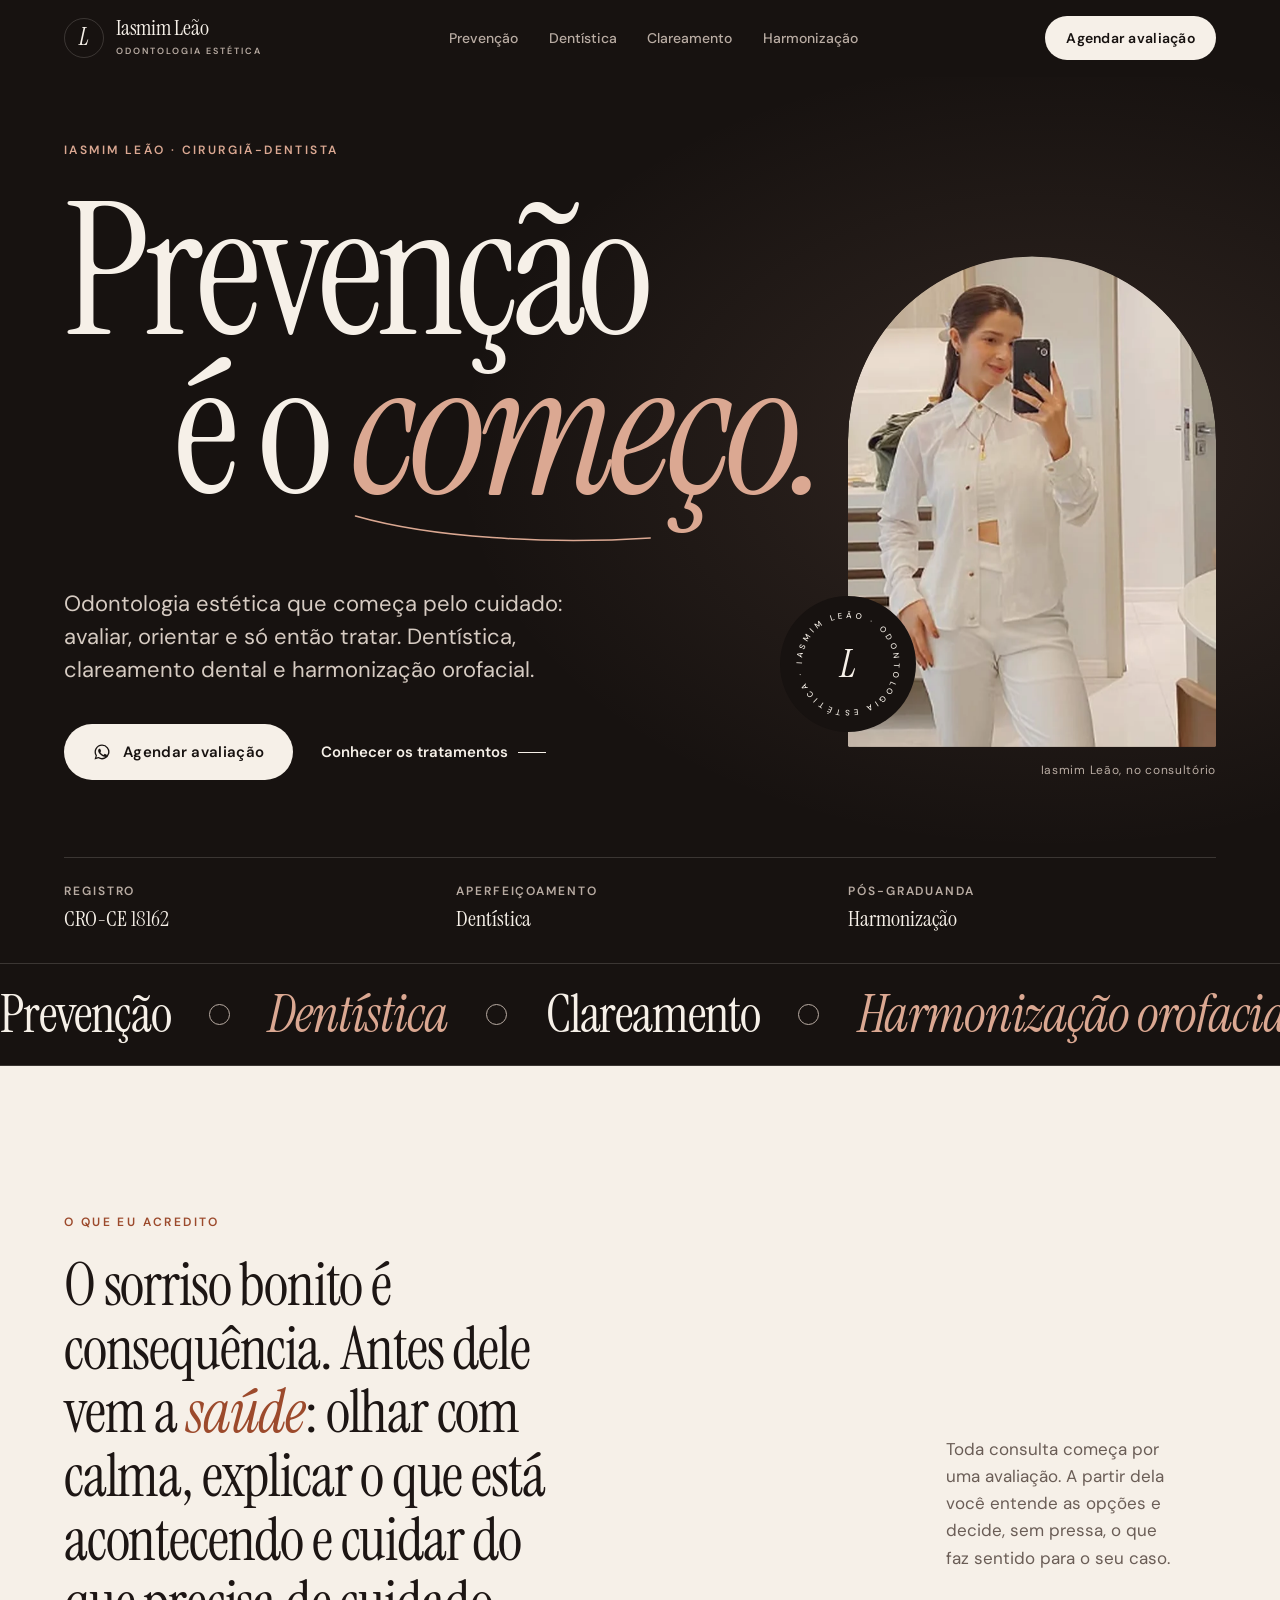
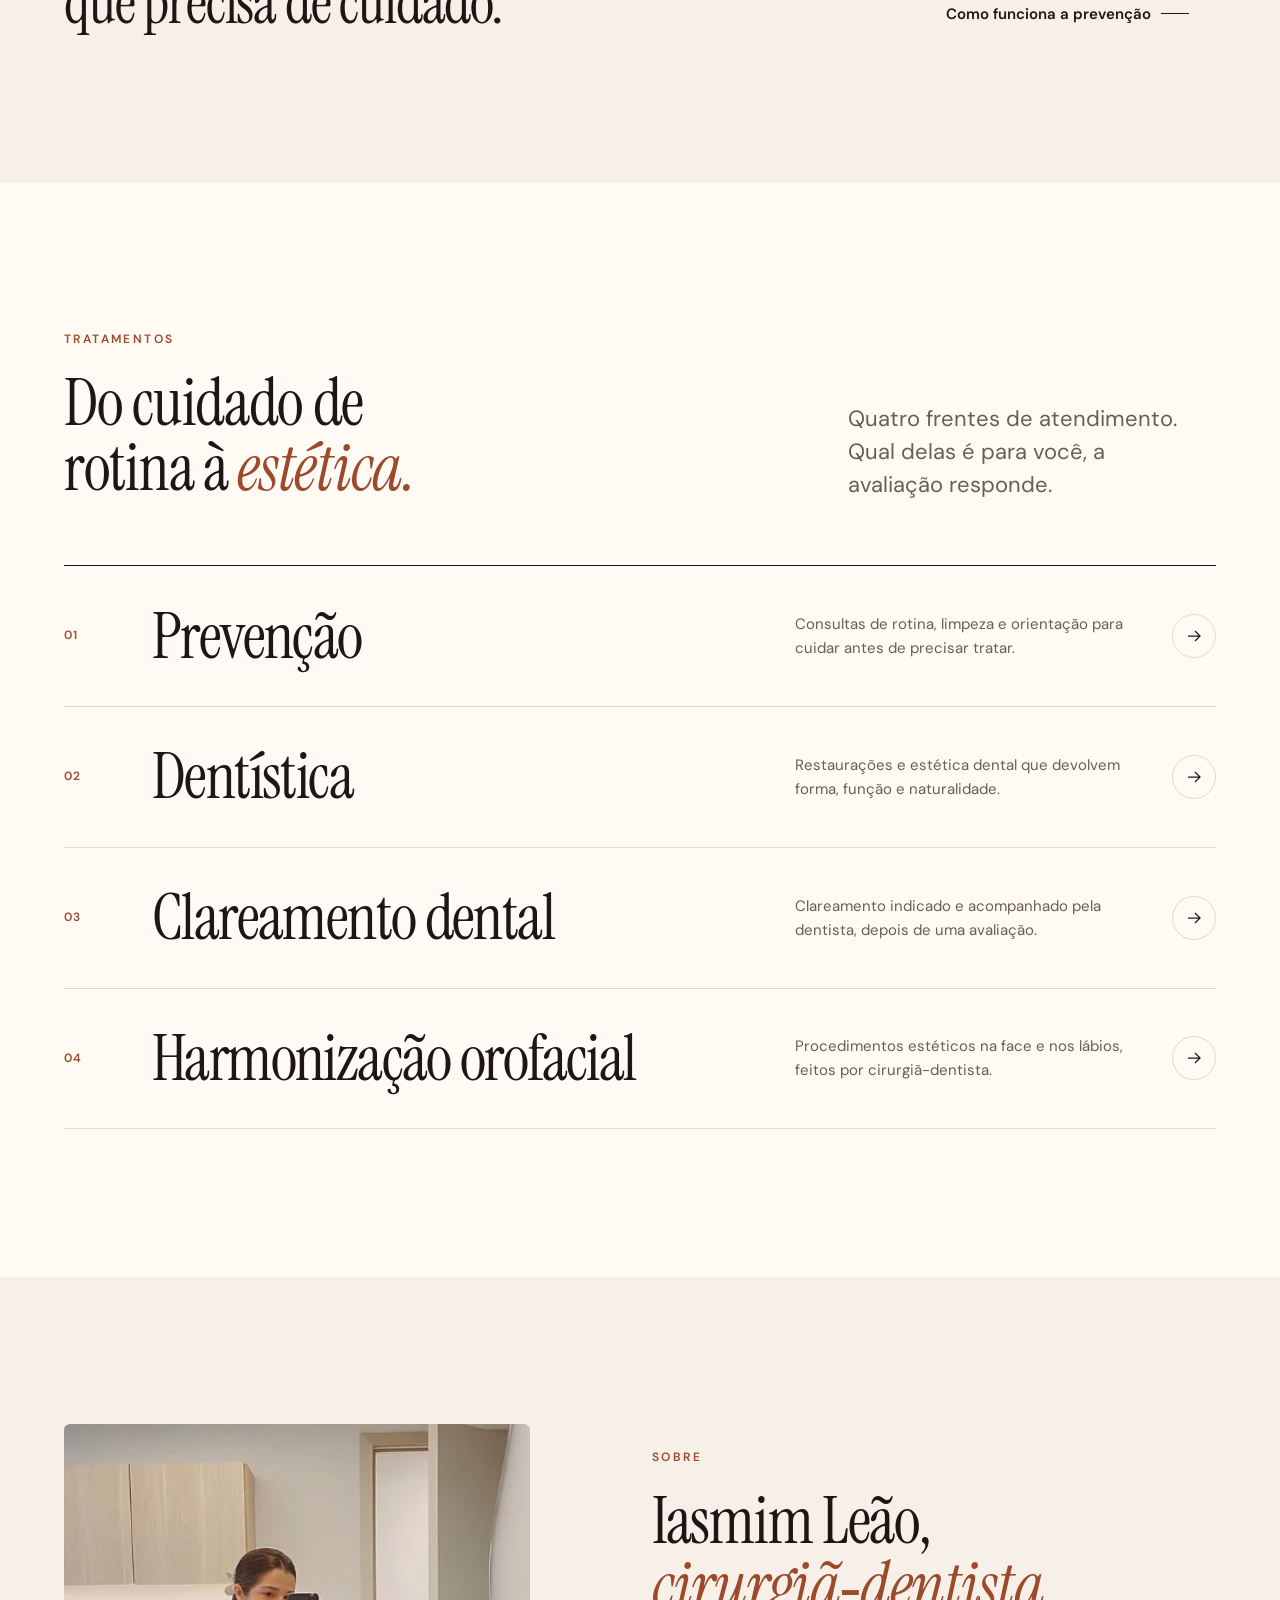
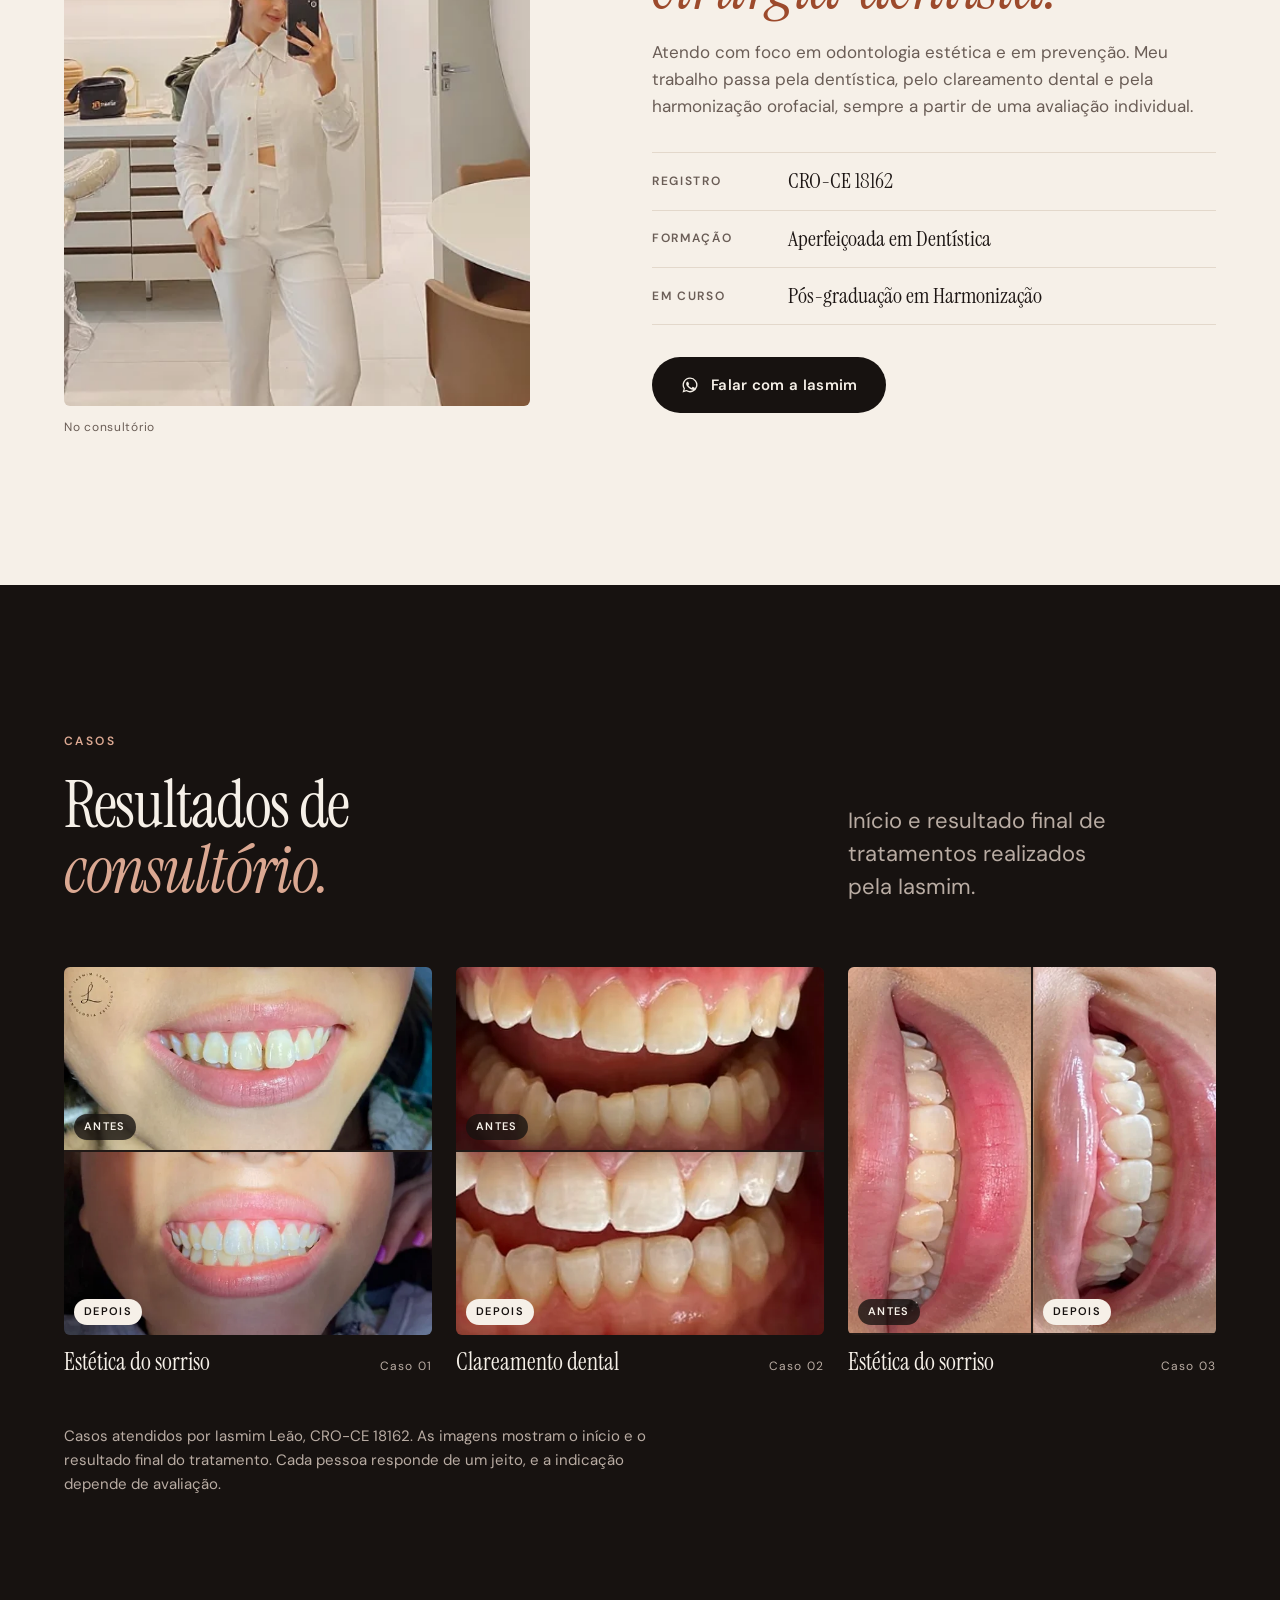
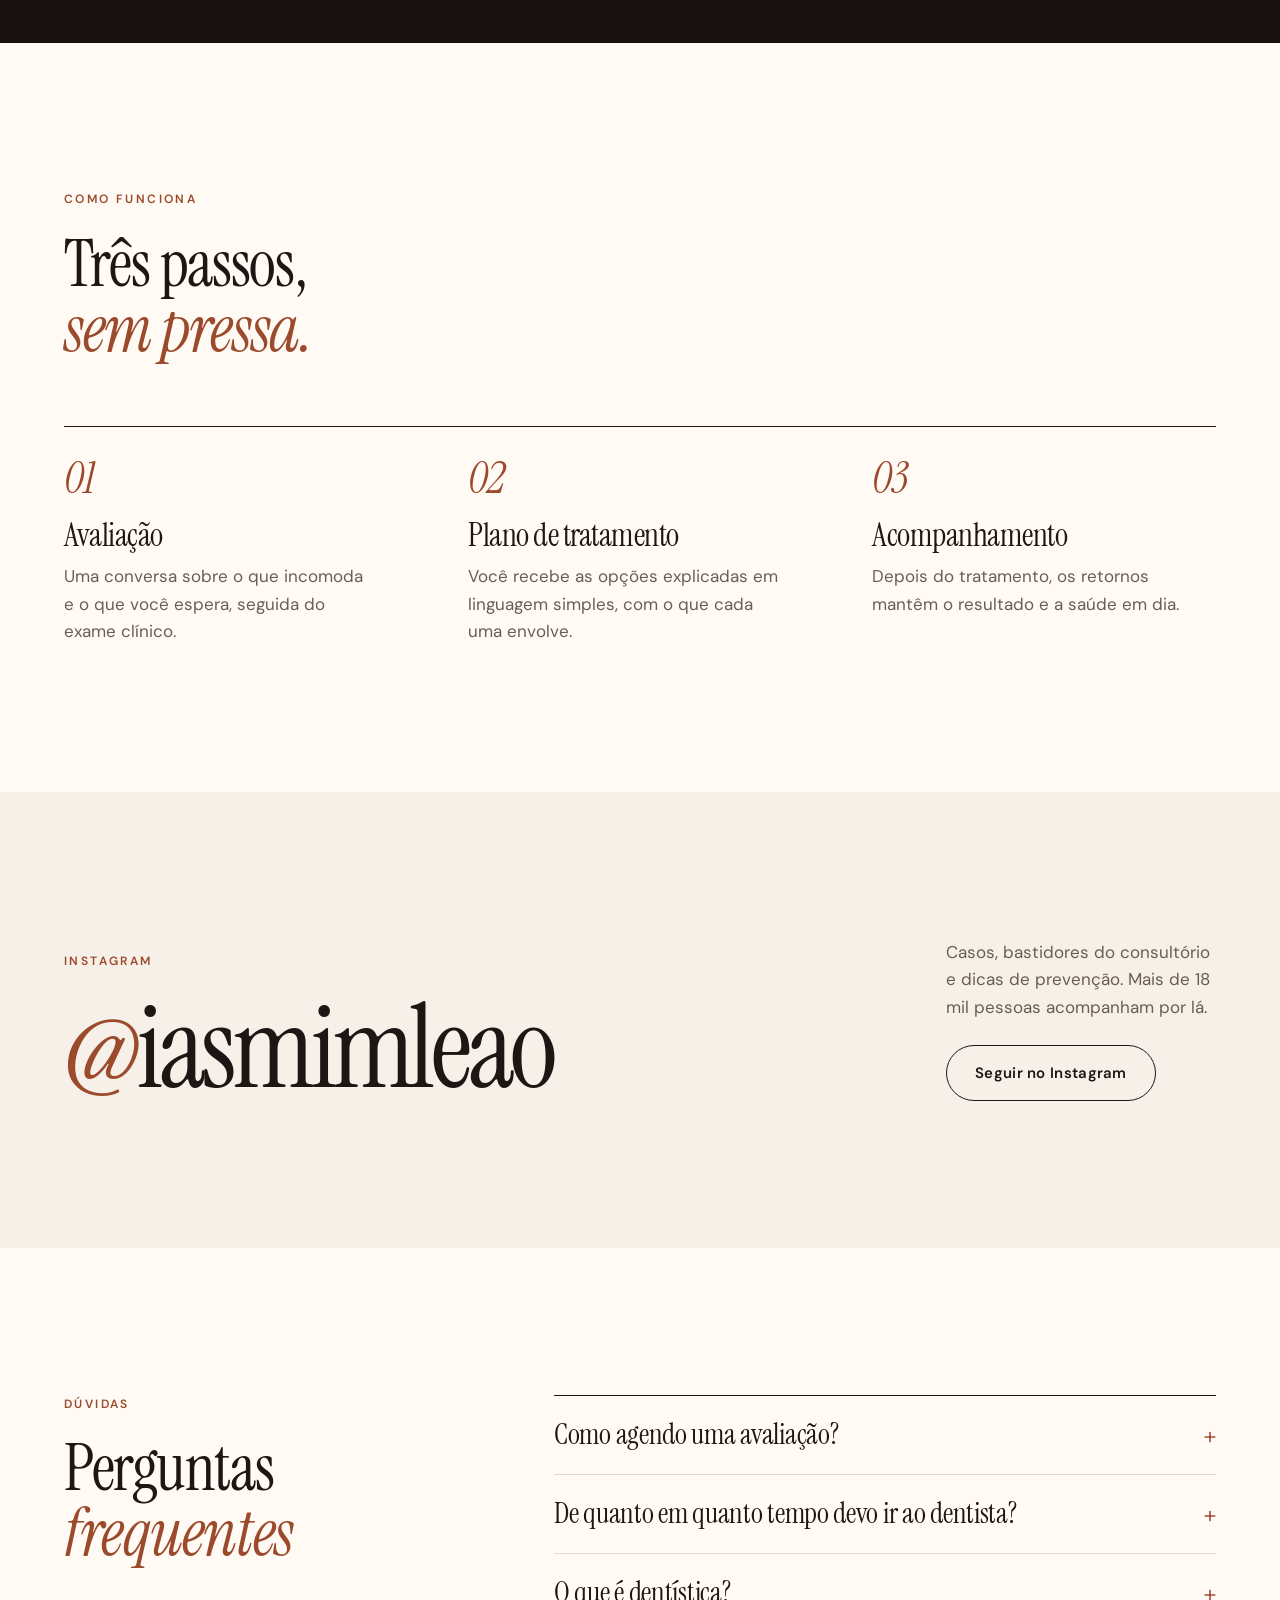
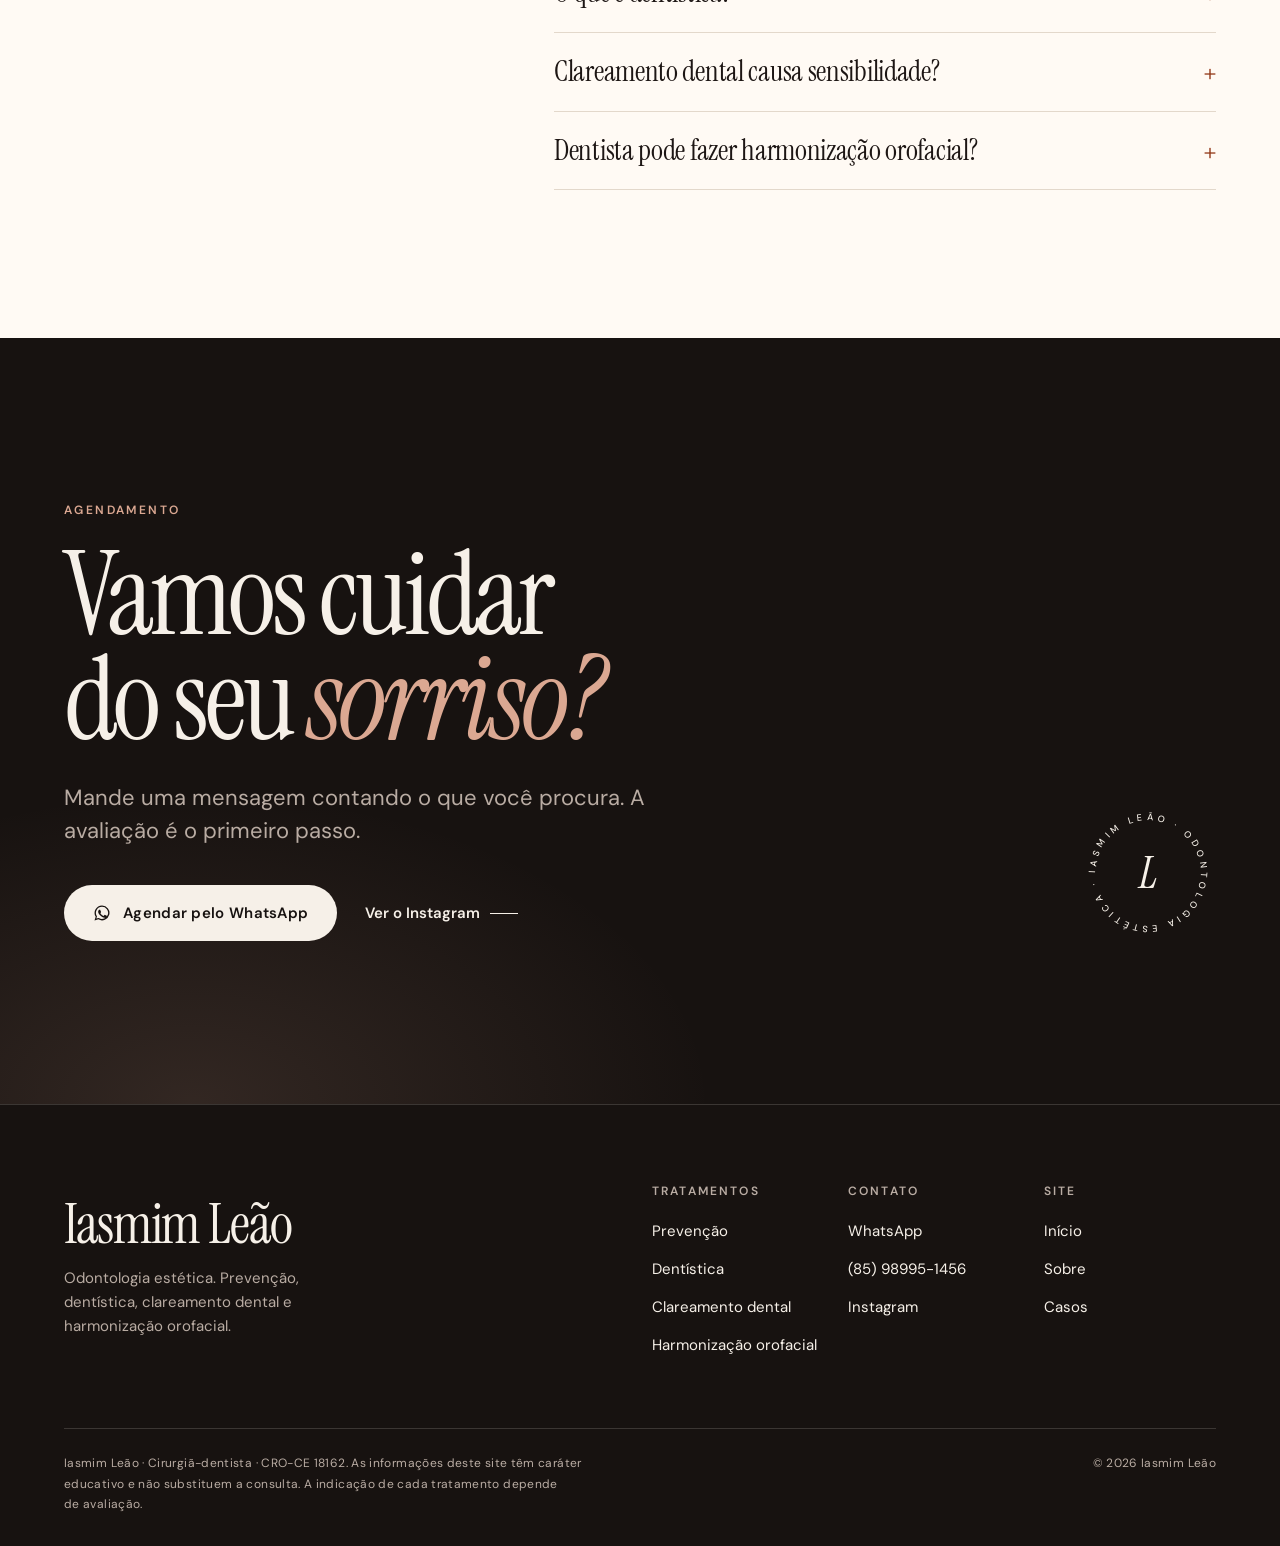
==== index.html @ a100b029 "Add files via upload" ====
<!doctype html>
<html lang="pt-BR">
<head>
<meta charset="utf-8">
<meta name="viewport" content="width=device-width, initial-scale=1">
<title>Iasmim Leão | Dentista: estética e prevenção</title>
<meta name="description" content="Iasmim Leão, cirurgiã-dentista (CRO-CE 18162). Prevenção, dentística, clareamento dental e harmonização orofacial. Agende sua avaliação pelo WhatsApp.">
<meta name="robots" content="index, follow, max-image-preview:large">
<link rel="canonical" href="https://SEU-DOMINIO.com.br/">
<meta name="author" content="Iasmim Leão, CRO-CE 18162">
<meta name="theme-color" content="#171210">
<meta name="geo.region" content="BR-CE">
<meta property="og:type" content="website">
<meta property="og:locale" content="pt_BR">
<meta property="og:site_name" content="Iasmim Leão · Odontologia Estética">
<meta property="og:title" content="Iasmim Leão | Dentista: estética e prevenção">
<meta property="og:description" content="Iasmim Leão, cirurgiã-dentista (CRO-CE 18162). Prevenção, dentística, clareamento dental e harmonização orofacial. Agende sua avaliação pelo WhatsApp.">
<meta property="og:url" content="https://SEU-DOMINIO.com.br/">
<meta property="og:image" content="https://SEU-DOMINIO.com.br/il-capa.jpg">
<meta property="og:image:width" content="1200">
<meta property="og:image:height" content="630">
<meta property="og:image:alt" content="Iasmim Leão, cirurgiã-dentista, no consultório">
<meta name="twitter:card" content="summary_large_image">
<link rel="icon" href="favicon.svg" type="image/svg+xml">
<link rel="manifest" href="site.webmanifest">
<link rel="preload" href="serif.woff2" as="font" type="font/woff2" crossorigin>
<link rel="preload" href="sans.woff2" as="font" type="font/woff2" crossorigin>
<link rel="stylesheet" href="style.css">
<script>document.documentElement.classList.add("js")</script>
<script type="application/ld+json">
{
 "@context": "https://schema.org",
 "@graph": [
  {
   "@type": "Dentist",
   "@id": "https://SEU-DOMINIO.com.br/#consultorio",
   "name": "Iasmim Leão · Odontologia Estética",
   "url": "https://SEU-DOMINIO.com.br/",
   "description": "Odontologia estética: prevenção, dentística, clareamento dental e harmonização orofacial.",
   "telephone": "+5585989951456",
   "image": [
    "https://SEU-DOMINIO.com.br/il-capa.jpg",
    "https://SEU-DOMINIO.com.br/il-retrato.jpg"
   ],
   "logo": "https://SEU-DOMINIO.com.br/logo-iasmim-leao.svg",
   "founder": {
    "@id": "https://SEU-DOMINIO.com.br/#iasmim"
   },
   "employee": {
    "@id": "https://SEU-DOMINIO.com.br/#iasmim"
   },
   "areaServed": {
    "@type": "Place",
    "name": "Ceará"
   },
   "sameAs": [
    "https://www.instagram.com/iasmimleao/"
   ],
   "medicalSpecialty": "Dentistry",
   "contactPoint": {
    "@type": "ContactPoint",
    "telephone": "+5585989951456",
    "contactType": "agendamento",
    "availableLanguage": "pt-BR"
   },
   "hasOfferCatalog": {
    "@type": "OfferCatalog",
    "name": "Tratamentos",
    "itemListElement": [
     {
      "@type": "Offer",
      "itemOffered": {
       "@type": "Service",
       "name": "Prevenção",
       "description": "Consultas de rotina, limpeza e orientação para cuidar antes de precisar tratar.",
       "url": "https://SEU-DOMINIO.com.br/prevencao.html",
       "provider": {
        "@id": "https://SEU-DOMINIO.com.br/#consultorio"
       }
      }
     },
     {
      "@type": "Offer",
      "itemOffered": {
       "@type": "Service",
       "name": "Dentística",
       "description": "Restaurações e estética dental que devolvem forma, função e naturalidade.",
       "url": "https://SEU-DOMINIO.com.br/dentistica.html",
       "provider": {
        "@id": "https://SEU-DOMINIO.com.br/#consultorio"
       }
      }
     },
     {
      "@type": "Offer",
      "itemOffered": {
       "@type": "Service",
       "name": "Clareamento dental",
       "description": "Clareamento indicado e acompanhado pela dentista, depois de uma avaliação.",
       "url": "https://SEU-DOMINIO.com.br/clareamento-dental.html",
       "provider": {
        "@id": "https://SEU-DOMINIO.com.br/#consultorio"
       }
      }
     },
     {
      "@type": "Offer",
      "itemOffered": {
       "@type": "Service",
       "name": "Harmonização orofacial",
       "description": "Procedimentos estéticos na face e nos lábios, feitos por cirurgiã-dentista.",
       "url": "https://SEU-DOMINIO.com.br/harmonizacao-orofacial.html",
       "provider": {
        "@id": "https://SEU-DOMINIO.com.br/#consultorio"
       }
      }
     }
    ]
   }
  },
  {
   "@type": "Person",
   "@id": "https://SEU-DOMINIO.com.br/#iasmim",
   "name": "Iasmim Leão",
   "jobTitle": "Cirurgiã-dentista",
   "description": "Cirurgiã-dentista, aperfeiçoada em Dentística e pós-graduanda em Harmonização.",
   "identifier": {
    "@type": "PropertyValue",
    "propertyID": "CRO",
    "value": "CE 18162"
   },
   "knowsAbout": [
    "Odontologia estética",
    "Dentística",
    "Clareamento dental",
    "Harmonização orofacial",
    "Prevenção em saúde bucal"
   ],
   "image": "https://SEU-DOMINIO.com.br/il-retrato.jpg",
   "url": "https://SEU-DOMINIO.com.br/",
   "sameAs": [
    "https://www.instagram.com/iasmimleao/"
   ],
   "worksFor": {
    "@id": "https://SEU-DOMINIO.com.br/#consultorio"
   }
  },
  {
   "@type": "WebSite",
   "@id": "https://SEU-DOMINIO.com.br/#site",
   "url": "https://SEU-DOMINIO.com.br/",
   "name": "Iasmim Leão · Odontologia Estética",
   "inLanguage": "pt-BR",
   "publisher": {
    "@id": "https://SEU-DOMINIO.com.br/#consultorio"
   }
  },
  {
   "@type": "WebPage",
   "@id": "https://SEU-DOMINIO.com.br/#pagina",
   "url": "https://SEU-DOMINIO.com.br/",
   "name": "Iasmim Leão | Dentista: estética e prevenção",
   "description": "Iasmim Leão, cirurgiã-dentista (CRO-CE 18162). Prevenção, dentística, clareamento dental e harmonização orofacial. Agende sua avaliação pelo WhatsApp.",
   "inLanguage": "pt-BR",
   "isPartOf": {
    "@id": "https://SEU-DOMINIO.com.br/#site"
   },
   "about": {
    "@id": "https://SEU-DOMINIO.com.br/#consultorio"
   },
   "primaryImageOfPage": "https://SEU-DOMINIO.com.br/il-capa.jpg",
   "dateModified": "2026-11-11"
  },
  {
   "@type": "FAQPage",
   "mainEntity": [
    {
     "@type": "Question",
     "name": "Como agendo uma avaliação?",
     "acceptedAnswer": {
      "@type": "Answer",
      "text": "Pelo WhatsApp, no (85) 98995-1456. Conte o que você procura e combinamos o melhor horário."
     }
    },
    {
     "@type": "Question",
     "name": "De quanto em quanto tempo devo ir ao dentista?",
     "acceptedAnswer": {
      "@type": "Answer",
      "text": "Em geral, a cada seis meses. Na avaliação, a dentista indica o intervalo certo para você, que pode ser menor ou maior."
     }
    },
    {
     "@type": "Question",
     "name": "O que é dentística?",
     "acceptedAnswer": {
      "@type": "Answer",
      "text": "É a área da odontologia que restaura a forma, a função e a estética dos dentes, com restaurações e reconstruções em resina, por exemplo. Saiba mais sobre dentística."
     }
    },
    {
     "@type": "Question",
     "name": "Clareamento dental causa sensibilidade?",
     "acceptedAnswer": {
      "@type": "Answer",
      "text": "Algumas pessoas sentem sensibilidade durante o tratamento, e ela costuma passar. Por isso o clareamento é indicado e acompanhado pela dentista. Veja como funciona."
     }
    },
    {
     "@type": "Question",
     "name": "Dentista pode fazer harmonização orofacial?",
     "acceptedAnswer": {
      "@type": "Answer",
      "text": "Sim. A harmonização orofacial é uma especialidade reconhecida pelo Conselho Federal de Odontologia. Entenda a harmonização orofacial."
     }
    }
   ]
  }
 ]
}
</script>
</head>
<body>
<a class="skip" href="#conteudo">Pular para o conteúdo</a>

<header class="site-header" data-header>
  <div class="wrap header-in">
    <a class="brand" href="index.html">
      <span class="brand-mono" aria-hidden="true">L</span>
      <span><span class="brand-name">Iasmim Leão</span><span class="brand-sub">Odontologia estética</span></span>
    </a>
    <nav class="nav" aria-label="Tratamentos"><ul><li><a href="prevencao.html">Prevenção</a></li><li><a href="dentistica.html">Dentística</a></li><li><a href="clareamento-dental.html">Clareamento</a></li><li><a href="harmonizacao-orofacial.html">Harmonização</a></li></ul></nav>
    <a class="btn btn--ivory btn--sm header-cta" href="https://wa.me/5585989951456?text=Ol%C3%A1%2C%20Iasmim%21%20Vi%20o%20seu%20site%20e%20gostaria%20de%20agendar%20uma%20avalia%C3%A7%C3%A3o." target="_blank" rel="noopener">Agendar avaliação</a>
    <button class="menu-btn" type="button" data-menu-btn aria-expanded="false" aria-controls="menu"><span data-menu-label>Menu</span><i aria-hidden="true"></i></button>
  </div>
</header>

<div class="menu" id="menu">
  <nav aria-label="Menu"><ul class="menu-links"><li><a href="index.html" aria-current="page"><span>01</span>Início</a></li><li><a href="prevencao.html"><span>02</span>Prevenção</a></li><li><a href="dentistica.html"><span>03</span>Dentística</a></li><li><a href="clareamento-dental.html"><span>04</span>Clareamento</a></li><li><a href="harmonizacao-orofacial.html"><span>05</span>Harmonização</a></li></ul></nav>
  <div class="menu-foot">
    <a class="btn btn--ivory" href="https://wa.me/5585989951456?text=Ol%C3%A1%2C%20Iasmim%21%20Vi%20o%20seu%20site%20e%20gostaria%20de%20agendar%20uma%20avalia%C3%A7%C3%A3o." target="_blank" rel="noopener"><svg viewBox="0 0 24 24" fill="currentColor" aria-hidden="true"><path d="M12.04 2a9.9 9.9 0 0 0-8.46 15.03L2 22l5.1-1.54A9.9 9.9 0 1 0 12.04 2Zm0 1.8a8.1 8.1 0 1 1-4.3 14.96l-.3-.19-3.03.92.94-2.94-.2-.31A8.1 8.1 0 0 1 12.04 3.8Zm-3.4 3.9c-.2 0-.5.07-.76.36-.26.28-1 .98-1 2.38 0 1.4 1.02 2.76 1.17 2.95.14.19 2 3.06 4.86 4.29 2.38 1.02 2.87.82 3.39.77.51-.05 1.66-.68 1.9-1.33.23-.66.23-1.22.16-1.34-.07-.12-.26-.19-.54-.33-.29-.14-1.67-.82-1.93-.92-.26-.09-.45-.14-.64.14-.19.29-.73.92-.9 1.11-.16.19-.33.21-.61.07-.29-.14-1.2-.44-2.29-1.41a8.6 8.6 0 0 1-1.58-1.97c-.17-.28-.02-.44.12-.58.13-.12.29-.33.43-.49.14-.17.19-.29.28-.48.1-.19.05-.35-.02-.5-.07-.13-.63-1.55-.88-2.12-.22-.52-.45-.53-.64-.54l-.52-.06Z"/></svg>Agendar pelo WhatsApp</a>
    <p>Iasmim Leão · Cirurgiã-dentista · CRO-CE 18162</p>
  </div>
</div>

<main id="conteudo">

<section class="hero ink" aria-labelledby="hero-t">
  <div class="wrap">
    <div class="grid hero-grid">
      <div class="hero-text">
        <h1 id="hero-t"><span class="who">Iasmim Leão · Cirurgiã-dentista</span><span class="ln"><span>Prevenção</span></span> <span class="ln"><span>é o <em>começo.</em></span></span></h1>
        <svg class="hero-arc" viewBox="0 0 300 26" aria-hidden="true" focusable="false"><path d="M3 4 C 80 26, 220 26, 297 4" pathLength="1"/></svg>
        <p class="lead">Odontologia estética que começa pelo cuidado: avaliar, orientar e só então tratar. Dentística, clareamento dental e harmonização orofacial.</p>
        <div class="actions">
          <a class="btn btn--ivory" href="https://wa.me/5585989951456?text=Ol%C3%A1%2C%20Iasmim%21%20Vi%20o%20seu%20site%20e%20gostaria%20de%20agendar%20uma%20avalia%C3%A7%C3%A3o." target="_blank" rel="noopener"><svg viewBox="0 0 24 24" fill="currentColor" aria-hidden="true"><path d="M12.04 2a9.9 9.9 0 0 0-8.46 15.03L2 22l5.1-1.54A9.9 9.9 0 1 0 12.04 2Zm0 1.8a8.1 8.1 0 1 1-4.3 14.96l-.3-.19-3.03.92.94-2.94-.2-.31A8.1 8.1 0 0 1 12.04 3.8Zm-3.4 3.9c-.2 0-.5.07-.76.36-.26.28-1 .98-1 2.38 0 1.4 1.02 2.76 1.17 2.95.14.19 2 3.06 4.86 4.29 2.38 1.02 2.87.82 3.39.77.51-.05 1.66-.68 1.9-1.33.23-.66.23-1.22.16-1.34-.07-.12-.26-.19-.54-.33-.29-.14-1.67-.82-1.93-.92-.26-.09-.45-.14-.64.14-.19.29-.73.92-.9 1.11-.16.19-.33.21-.61.07-.29-.14-1.2-.44-2.29-1.41a8.6 8.6 0 0 1-1.58-1.97c-.17-.28-.02-.44.12-.58.13-.12.29-.33.43-.49.14-.17.19-.29.28-.48.1-.19.05-.35-.02-.5-.07-.13-.63-1.55-.88-2.12-.22-.52-.45-.53-.64-.54l-.52-.06Z"/></svg>Agendar avaliação</a>
          <a class="link" href="#tratamentos">Conhecer os tratamentos</a>
        </div>
      </div>
      <figure class="hero-figure">
        <div class="arch"><picture><source srcset="il-retrato.webp" type="image/webp"><img src="il-retrato.jpg" alt="Iasmim Leão, cirurgiã-dentista, de roupa branca no consultório" width="576" height="768" loading="eager" fetchpriority="high"></picture></div>
        <svg class="seal" viewBox="0 0 140 140" aria-hidden="true" focusable="false"><defs><path id="seal-c" d="M70 70m-54 0a54 54 0 1 1 108 0a54 54 0 1 1-108 0"/></defs><g class="seal-ring"><text><textPath href="#seal-c" textLength="332">Iasmim Leão · Odontologia Estética · </textPath></text></g><text class="seal-l" x="70" y="85" text-anchor="middle">L</text></svg>
        <figcaption>Iasmim Leão, no consultório</figcaption>
      </figure>
    </div>
    <dl class="hero-facts">
      <div><dt>Registro</dt><dd>CRO-CE 18162</dd></div>
      <div><dt>Aperfeiçoamento</dt><dd>Dentística</dd></div>
      <div><dt>Pós-graduanda</dt><dd>Harmonização</dd></div>
    </dl>
  </div>
  <div class="marquee" aria-hidden="true"><div class="marquee-track"><span>Prevenção</span><span>Dentística</span><span>Clareamento</span><span>Harmonização orofacial</span><span>Odontologia estética</span><span>Cuidado</span><span>Prevenção</span><span>Dentística</span><span>Clareamento</span><span>Harmonização orofacial</span><span>Odontologia estética</span><span>Cuidado</span></div></div>
</section>

<section class="section manifesto" aria-labelledby="man-t">
  <div class="wrap grid">
    <div class="manifesto-main reveal">
      <span class="kicker">O que eu acredito</span>
      <h2 id="man-t" class="vh">Prevenção em primeiro lugar</h2>
      <p>O sorriso bonito é consequência. Antes dele vem a <em>saúde</em>: olhar com calma, explicar o que está acontecendo e cuidar do que precisa de cuidado.</p>
    </div>
    <div class="manifesto-side reveal">
      <p>Toda consulta começa por uma avaliação. A partir dela você entende as opções e decide, sem pressa, o que faz sentido para o seu caso.</p>
      <a class="link" href="prevencao.html">Como funciona a prevenção</a>
    </div>
  </div>
</section>

<section class="section section--paper" id="tratamentos" aria-labelledby="trat-t">
  <div class="wrap">
    <div class="head grid reveal">
      <div class="head-a">
        <span class="kicker">Tratamentos</span>
        <h2 id="trat-t">Do cuidado de rotina à <em>estética.</em></h2>
      </div>
      <p class="head-b lead">Quatro frentes de atendimento. Qual delas é para você, a avaliação responde.</p>
    </div>
    <ul class="treats"><li class="treat reveal"><a href="prevencao.html"><span class="treat-n">01</span><h3>Prevenção</h3><p>Consultas de rotina, limpeza e orientação para cuidar antes de precisar tratar.</p><span class="treat-go"><svg viewBox="0 0 16 16" fill="none" stroke="currentColor" stroke-width="1.25" aria-hidden="true"><path d="M2 8h12M9 3l5 5-5 5"/></svg></span></a></li><li class="treat reveal"><a href="dentistica.html"><span class="treat-n">02</span><h3>Dentística</h3><p>Restaurações e estética dental que devolvem forma, função e naturalidade.</p><span class="treat-go"><svg viewBox="0 0 16 16" fill="none" stroke="currentColor" stroke-width="1.25" aria-hidden="true"><path d="M2 8h12M9 3l5 5-5 5"/></svg></span></a></li><li class="treat reveal"><a href="clareamento-dental.html"><span class="treat-n">03</span><h3>Clareamento dental</h3><p>Clareamento indicado e acompanhado pela dentista, depois de uma avaliação.</p><span class="treat-go"><svg viewBox="0 0 16 16" fill="none" stroke="currentColor" stroke-width="1.25" aria-hidden="true"><path d="M2 8h12M9 3l5 5-5 5"/></svg></span></a></li><li class="treat reveal"><a href="harmonizacao-orofacial.html"><span class="treat-n">04</span><h3>Harmonização orofacial</h3><p>Procedimentos estéticos na face e nos lábios, feitos por cirurgiã-dentista.</p><span class="treat-go"><svg viewBox="0 0 16 16" fill="none" stroke="currentColor" stroke-width="1.25" aria-hidden="true"><path d="M2 8h12M9 3l5 5-5 5"/></svg></span></a></li></ul>
  </div>
</section>

<section class="section" id="sobre" aria-labelledby="sobre-t">
  <div class="wrap grid about">
    <figure class="about-media pic reveal">
      <picture><source srcset="il-consultorio.webp" type="image/webp"><img src="il-consultorio.jpg" alt="Iasmim Leão, de roupa branca, fotografada no espelho do consultório, com bancada e mesa ao fundo" width="432" height="540" loading="lazy" decoding="async"></picture>
      <figcaption>No consultório</figcaption>
    </figure>
    <div class="about-body reveal">
      <span class="kicker">Sobre</span>
      <h2 id="sobre-t">Iasmim Leão, <em>cirurgiã‑dentista.</em></h2>
      <p>Atendo com foco em odontologia estética e em prevenção. Meu trabalho passa pela dentística, pelo clareamento dental e pela harmonização orofacial, sempre a partir de uma avaliação individual.</p>
      <dl class="creds">
        <div><dt>Registro</dt><dd>CRO-CE 18162</dd></div>
        <div><dt>Formação</dt><dd>Aperfeiçoada em Dentística</dd></div>
        <div><dt>Em curso</dt><dd>Pós-graduação em Harmonização</dd></div>
      </dl>
      <div class="actions">
        <a class="btn btn--ink" href="https://wa.me/5585989951456?text=Ol%C3%A1%2C%20Iasmim%21%20Vi%20o%20seu%20site%20e%20gostaria%20de%20agendar%20uma%20avalia%C3%A7%C3%A3o." target="_blank" rel="noopener"><svg viewBox="0 0 24 24" fill="currentColor" aria-hidden="true"><path d="M12.04 2a9.9 9.9 0 0 0-8.46 15.03L2 22l5.1-1.54A9.9 9.9 0 1 0 12.04 2Zm0 1.8a8.1 8.1 0 1 1-4.3 14.96l-.3-.19-3.03.92.94-2.94-.2-.31A8.1 8.1 0 0 1 12.04 3.8Zm-3.4 3.9c-.2 0-.5.07-.76.36-.26.28-1 .98-1 2.38 0 1.4 1.02 2.76 1.17 2.95.14.19 2 3.06 4.86 4.29 2.38 1.02 2.87.82 3.39.77.51-.05 1.66-.68 1.9-1.33.23-.66.23-1.22.16-1.34-.07-.12-.26-.19-.54-.33-.29-.14-1.67-.82-1.93-.92-.26-.09-.45-.14-.64.14-.19.29-.73.92-.9 1.11-.16.19-.33.21-.61.07-.29-.14-1.2-.44-2.29-1.41a8.6 8.6 0 0 1-1.58-1.97c-.17-.28-.02-.44.12-.58.13-.12.29-.33.43-.49.14-.17.19-.29.28-.48.1-.19.05-.35-.02-.5-.07-.13-.63-1.55-.88-2.12-.22-.52-.45-.53-.64-.54l-.52-.06Z"/></svg>Falar com a Iasmim</a>
      </div>
    </div>
  </div>
</section>

<section class="section ink" id="casos" aria-labelledby="casos-t">
  <div class="wrap">
    <div class="head grid reveal">
      <div class="head-a">
        <span class="kicker">Casos</span>
        <h2 id="casos-t">Resultados de <em>consultório.</em></h2>
      </div>
      <p class="head-b lead">Início e resultado final de tratamentos realizados pela Iasmim.</p>
    </div>
    <div class="cases"><figure class="case reveal">
      <div class="case-pair case-pair--rows">
        <div class="case-half"><picture><source srcset="caso1-antes.webp" type="image/webp"><img src="caso1-antes.jpg" alt="Sorriso em close, antes do tratamento" width="600" height="300" loading="lazy" decoding="async"></picture><span class="case-tag">Antes</span></div>
        <div class="case-half"><picture><source srcset="caso1-depois.webp" type="image/webp"><img src="caso1-depois.jpg" alt="Sorriso em close, depois do tratamento" width="600" height="300" loading="lazy" decoding="async"></picture><span class="case-tag case-tag--after">Depois</span></div>
      </div>
      <figcaption><b>Estética do sorriso</b><span>Caso 01</span></figcaption>
    </figure><figure class="case reveal">
      <div class="case-pair case-pair--rows">
        <div class="case-half"><picture><source srcset="caso2-antes.webp" type="image/webp"><img src="caso2-antes.jpg" alt="Dentes em close, antes do tratamento" width="600" height="300" loading="lazy" decoding="async"></picture><span class="case-tag">Antes</span></div>
        <div class="case-half"><picture><source srcset="caso2-depois.webp" type="image/webp"><img src="caso2-depois.jpg" alt="Dentes em close, depois do tratamento" width="600" height="300" loading="lazy" decoding="async"></picture><span class="case-tag case-tag--after">Depois</span></div>
      </div>
      <figcaption><b>Clareamento dental</b><span>Caso 02</span></figcaption>
    </figure><figure class="case reveal">
      <div class="case-pair case-pair--cols">
        <div class="case-half"><picture><source srcset="caso3-antes.webp" type="image/webp"><img src="caso3-antes.jpg" alt="Sorriso de perfil em close, antes do tratamento" width="300" height="600" loading="lazy" decoding="async"></picture><span class="case-tag">Antes</span></div>
        <div class="case-half"><picture><source srcset="caso3-depois.webp" type="image/webp"><img src="caso3-depois.jpg" alt="Sorriso de perfil em close, depois do tratamento" width="300" height="600" loading="lazy" decoding="async"></picture><span class="case-tag case-tag--after">Depois</span></div>
      </div>
      <figcaption><b>Estética do sorriso</b><span>Caso 03</span></figcaption>
    </figure></div>
    <p class="cases-note reveal">Casos atendidos por Iasmim Leão, CRO-CE 18162. As imagens mostram o início e o resultado final do tratamento. Cada pessoa responde de um jeito, e a indicação depende de avaliação.</p>
  </div>
</section>

<section class="section section--paper" aria-labelledby="passos-t">
  <div class="wrap">
    <div class="head grid reveal">
      <div class="head-a">
        <span class="kicker">Como funciona</span>
        <h2 id="passos-t">Três passos, <em>sem pressa.</em></h2>
      </div>
    </div>
    <ol class="steps">
      <li class="step reveal"><h3>Avaliação</h3><p>Uma conversa sobre o que incomoda e o que você espera, seguida do exame clínico.</p></li>
      <li class="step reveal" style="--d:.08s"><h3>Plano de tratamento</h3><p>Você recebe as opções explicadas em linguagem simples, com o que cada uma envolve.</p></li>
      <li class="step reveal" style="--d:.16s"><h3>Acompanhamento</h3><p>Depois do tratamento, os retornos mantêm o resultado e a saúde em dia.</p></li>
    </ol>
  </div>
</section>

<section class="section" aria-labelledby="insta-t">
  <div class="wrap grid insta">
    <div class="insta-main reveal">
      <span class="kicker">Instagram</span>
      <h2 id="insta-t" class="vh">Iasmim Leão no Instagram</h2>
      <a class="insta-handle" href="https://www.instagram.com/iasmimleao/" target="_blank" rel="noopener"><i>@</i>iasmimleao</a>
    </div>
    <div class="insta-side reveal">
      <p>Casos, bastidores do consultório e dicas de prevenção. Mais de 18 mil pessoas acompanham por lá.</p>
      <a class="btn btn--line" href="https://www.instagram.com/iasmimleao/" target="_blank" rel="noopener">Seguir no Instagram</a>
    </div>
  </div>
</section>


<section class="section section--paper" aria-labelledby="faq-t">
  <div class="wrap grid">
    <div class="faq-head reveal">
      <span class="kicker">Dúvidas</span>
      <h2 id="faq-t">Perguntas <em>frequentes</em></h2>
    </div>
    <div class="faq-list reveal"><details><summary>Como agendo uma avaliação?</summary><div class="answer"><p>Pelo WhatsApp, no (85) 98995-1456. Conte o que você procura e combinamos o melhor horário.</p></div></details><details><summary>De quanto em quanto tempo devo ir ao dentista?</summary><div class="answer"><p>Em geral, a cada seis meses. Na avaliação, a dentista indica o intervalo certo para você, que pode ser menor ou maior.</p></div></details><details><summary>O que é dentística?</summary><div class="answer"><p>É a área da odontologia que restaura a forma, a função e a estética dos dentes, com restaurações e reconstruções em resina, por exemplo. <a href="dentistica.html">Saiba mais sobre dentística</a>.</p></div></details><details><summary>Clareamento dental causa sensibilidade?</summary><div class="answer"><p>Algumas pessoas sentem sensibilidade durante o tratamento, e ela costuma passar. Por isso o clareamento é indicado e acompanhado pela dentista. <a href="clareamento-dental.html">Veja como funciona</a>.</p></div></details><details><summary>Dentista pode fazer harmonização orofacial?</summary><div class="answer"><p>Sim. A harmonização orofacial é uma especialidade reconhecida pelo Conselho Federal de Odontologia. <a href="harmonizacao-orofacial.html">Entenda a harmonização orofacial</a>.</p></div></details></div>
  </div>
</section>


<section class="cta ink" id="agendar" aria-labelledby="cta-t">
  <div class="wrap grid">
    <div class="cta-main reveal">
      <span class="kicker">Agendamento</span>
      <h2 id="cta-t">Vamos cuidar do seu <em>sorriso?</em></h2>
      <p class="lead">Mande uma mensagem contando o que você procura. A avaliação é o primeiro passo.</p>
      <div class="actions">
        <a class="btn btn--ivory" href="https://wa.me/5585989951456?text=Ol%C3%A1%2C%20Iasmim%21%20Vi%20o%20seu%20site%20e%20gostaria%20de%20agendar%20uma%20avalia%C3%A7%C3%A3o." target="_blank" rel="noopener"><svg viewBox="0 0 24 24" fill="currentColor" aria-hidden="true"><path d="M12.04 2a9.9 9.9 0 0 0-8.46 15.03L2 22l5.1-1.54A9.9 9.9 0 1 0 12.04 2Zm0 1.8a8.1 8.1 0 1 1-4.3 14.96l-.3-.19-3.03.92.94-2.94-.2-.31A8.1 8.1 0 0 1 12.04 3.8Zm-3.4 3.9c-.2 0-.5.07-.76.36-.26.28-1 .98-1 2.38 0 1.4 1.02 2.76 1.17 2.95.14.19 2 3.06 4.86 4.29 2.38 1.02 2.87.82 3.39.77.51-.05 1.66-.68 1.9-1.33.23-.66.23-1.22.16-1.34-.07-.12-.26-.19-.54-.33-.29-.14-1.67-.82-1.93-.92-.26-.09-.45-.14-.64.14-.19.29-.73.92-.9 1.11-.16.19-.33.21-.61.07-.29-.14-1.2-.44-2.29-1.41a8.6 8.6 0 0 1-1.58-1.97c-.17-.28-.02-.44.12-.58.13-.12.29-.33.43-.49.14-.17.19-.29.28-.48.1-.19.05-.35-.02-.5-.07-.13-.63-1.55-.88-2.12-.22-.52-.45-.53-.64-.54l-.52-.06Z"/></svg>Agendar pelo WhatsApp</a>
        <a class="link" href="https://www.instagram.com/iasmimleao/" target="_blank" rel="noopener">Ver o Instagram</a>
      </div>
    </div>
    <div class="cta-side reveal"><svg class="seal" viewBox="0 0 140 140" aria-hidden="true" focusable="false"><defs><path id="seal-c" d="M70 70m-54 0a54 54 0 1 1 108 0a54 54 0 1 1-108 0"/></defs><g class="seal-ring"><text><textPath href="#seal-c" textLength="332">Iasmim Leão · Odontologia Estética · </textPath></text></g><text class="seal-l" x="70" y="85" text-anchor="middle">L</text></svg></div>
  </div>
</section>

</main>

<footer class="site-footer">
  <div class="wrap grid">
    <div class="footer-brand">
      <p class="serif">Iasmim Leão</p>
      <p>Odontologia estética. Prevenção, dentística, clareamento dental e harmonização orofacial.</p>
    </div>
    <div class="footer-col">
      <h2>Tratamentos</h2>
      <ul><li><a href="prevencao.html">Prevenção</a></li><li><a href="dentistica.html">Dentística</a></li><li><a href="clareamento-dental.html">Clareamento dental</a></li><li><a href="harmonizacao-orofacial.html">Harmonização orofacial</a></li></ul>
    </div>
    <div class="footer-col">
      <h2>Contato</h2>
      <ul>
        <li><a href="https://wa.me/5585989951456?text=Ol%C3%A1%2C%20Iasmim%21%20Vi%20o%20seu%20site%20e%20gostaria%20de%20agendar%20uma%20avalia%C3%A7%C3%A3o." target="_blank" rel="noopener">WhatsApp</a></li>
        <li><a href="tel:+5585989951456">(85) 98995-1456</a></li>
        <li><a href="https://www.instagram.com/iasmimleao/" target="_blank" rel="noopener">Instagram</a></li>
      </ul>
    </div>
    <div class="footer-col">
      <h2>Site</h2>
      <ul>
        <li><a href="index.html">Início</a></li>
        <li><a href="index.html#sobre">Sobre</a></li>
        <li><a href="index.html#casos">Casos</a></li>
      </ul>
    </div>
  </div>
  <div class="wrap"><div class="footer-legal">
    <p>Iasmim Leão · Cirurgiã-dentista · CRO-CE 18162. As informações deste site têm caráter educativo e não substituem a consulta. A indicação de cada tratamento depende de avaliação.</p>
    <p>© 2026 Iasmim Leão</p>
  </div></div>
</footer>

<div class="dock" data-dock>
  <a class="btn btn--ivory" href="https://wa.me/5585989951456?text=Ol%C3%A1%2C%20Iasmim%21%20Vi%20o%20seu%20site%20e%20gostaria%20de%20agendar%20uma%20avalia%C3%A7%C3%A3o." target="_blank" rel="noopener"><svg viewBox="0 0 24 24" fill="currentColor" aria-hidden="true"><path d="M12.04 2a9.9 9.9 0 0 0-8.46 15.03L2 22l5.1-1.54A9.9 9.9 0 1 0 12.04 2Zm0 1.8a8.1 8.1 0 1 1-4.3 14.96l-.3-.19-3.03.92.94-2.94-.2-.31A8.1 8.1 0 0 1 12.04 3.8Zm-3.4 3.9c-.2 0-.5.07-.76.36-.26.28-1 .98-1 2.38 0 1.4 1.02 2.76 1.17 2.95.14.19 2 3.06 4.86 4.29 2.38 1.02 2.87.82 3.39.77.51-.05 1.66-.68 1.9-1.33.23-.66.23-1.22.16-1.34-.07-.12-.26-.19-.54-.33-.29-.14-1.67-.82-1.93-.92-.26-.09-.45-.14-.64.14-.19.29-.73.92-.9 1.11-.16.19-.33.21-.61.07-.29-.14-1.2-.44-2.29-1.41a8.6 8.6 0 0 1-1.58-1.97c-.17-.28-.02-.44.12-.58.13-.12.29-.33.43-.49.14-.17.19-.29.28-.48.1-.19.05-.35-.02-.5-.07-.13-.63-1.55-.88-2.12-.22-.52-.45-.53-.64-.54l-.52-.06Z"/></svg>Agendar avaliação</a>
</div>

<script src="main.js" defer></script>
</body>
</html>
---- style.css ----
/* ==========================================================================
   Iasmim Leão · Odontologia Estética — folha de estilo única
   1. Tokens  2. Base  3. Tipografia  4. Layout  5. Componentes
   6. Cabeçalho e menu  7. Hero e animação de abertura  8. Seções
   9. Páginas internas  10. Rodapé e barra do celular  11. Movimento
   ========================================================================== */

/* 1. Tokens ---------------------------------------------------------------- */
@font-face { font-family: "Instrument Serif"; src: url("serif.woff2") format("woff2"); font-weight: 400; font-style: normal; font-display: swap; }
@font-face { font-family: "Instrument Serif"; src: url("serif-italic.woff2") format("woff2"); font-weight: 400; font-style: italic; font-display: swap; }
@font-face { font-family: "DM Sans"; src: url("sans.woff2") format("woff2-variations"); font-weight: 100 1000; font-display: swap; }

:root {
  --ink: #171210;           /* preto quente, o fundo das fotos de caso dela */
  --ink-2: #221a17;
  --ivory: #f6f0e8;
  --paper: #fffaf4;
  --rose: #dba892;          /* rosé nude: acento sobre o escuro */
  --copper: #9c4a2c;        /* cobre: acento sobre o claro */
  --text: #1d1614;
  --soft: #6a5d56;
  --on-ink-soft: #b9aca3;
  --line: #e3d8cb;
  --line-ink: rgba(246, 240, 232, 0.16);

  --serif: "Instrument Serif", "Iowan Old Style", Georgia, serif;
  --sans: "DM Sans", "Segoe UI", system-ui, sans-serif;
  --fs-body: 1.0625rem;
  --fs-small: 0.9375rem;
  --fs-micro: 0.75rem;
  --fs-hero: clamp(4rem, 1.2rem + 13.5vw, 11.5rem);
  --fs-h1: clamp(2.75rem, 1.5rem + 5.4vw, 5.75rem);
  --fs-h2: clamp(2.25rem, 1.5rem + 3.2vw, 4.25rem);
  --fs-h3: clamp(1.5rem, 1.3rem + 0.9vw, 2rem);
  --fs-lead: clamp(1.125rem, 1.05rem + 0.45vw, 1.375rem);

  --gutter: clamp(1.25rem, 5vw, 4.5rem);
  --gap: clamp(0.875rem, 2vw, 1.5rem);
  --section: clamp(5rem, 3.2rem + 7.5vw, 10rem);
  --radius: 6px;
  --header-h: 4.75rem;
  --ease: cubic-bezier(0.22, 0.61, 0.36, 1);
  --ease-out: cubic-bezier(0.16, 1, 0.3, 1);
}

/* 2. Base ------------------------------------------------------------------ */
*, *::before, *::after { box-sizing: border-box; }
html { -webkit-text-size-adjust: 100%; scroll-behavior: smooth; scroll-padding-top: calc(var(--header-h) + 1rem); background: var(--ink); }
body { margin: 0; background: var(--ivory); color: var(--text); font-family: var(--sans); font-size: var(--fs-body); line-height: 1.6; -webkit-font-smoothing: antialiased; text-rendering: optimizeLegibility; overflow-x: clip; }
img, picture, svg { display: block; max-width: 100%; }
img { height: auto; }
a { color: inherit; text-decoration-thickness: 1px; text-underline-offset: 0.22em; }
ul, ol { margin: 0; padding: 0; list-style: none; }
h1, h2, h3, p, figure, dl, dd { margin: 0; }
button { font: inherit; color: inherit; background: none; border: 0; padding: 0; cursor: pointer; }
::selection { background: var(--rose); color: var(--ink); }
:focus-visible { outline: 2px solid var(--copper); outline-offset: 3px; border-radius: 3px; }
.ink :focus-visible, .site-header :focus-visible, .site-footer :focus-visible { outline-color: var(--rose); }
.skip { position: absolute; left: var(--gutter); top: -4rem; z-index: 200; background: var(--ivory); color: var(--ink); padding: 0.75rem 1rem; border-radius: var(--radius); text-decoration: none; font-weight: 600; font-size: var(--fs-small); }
.skip:focus { top: 0.75rem; }
.vh { position: absolute; width: 1px; height: 1px; overflow: hidden; clip-path: inset(50%); white-space: nowrap; }

/* 3. Tipografia ------------------------------------------------------------ */
h1, h2, h3, .serif { font-family: var(--serif); font-weight: 400; letter-spacing: -0.015em; line-height: 1; text-wrap: balance; }
h1 { font-size: var(--fs-h1); letter-spacing: -0.025em; line-height: 0.96; }
h2 { font-size: var(--fs-h2); letter-spacing: -0.02em; }
h3 { font-size: var(--fs-h3); line-height: 1.1; }
h1 em, h2 em, h3 em { font-style: italic; color: var(--copper); }
.ink h1 em, .ink h2 em, .ink h3 em { color: var(--rose); }
p { text-wrap: pretty; max-width: 60ch; }
.lead { font-size: var(--fs-lead); line-height: 1.5; color: var(--soft); max-width: 44ch; }
.kicker { display: block; margin-bottom: 1.375rem; font-family: var(--sans); font-size: var(--fs-micro); font-weight: 600; letter-spacing: 0.2em; text-transform: uppercase; line-height: 1.6; color: var(--copper); }
.ink .kicker { color: var(--rose); }
.muted { color: var(--soft); }

/* 4. Layout ---------------------------------------------------------------- */
.wrap { width: 100%; max-width: 88rem; margin-inline: auto; padding-inline: var(--gutter); }
.grid { display: grid; grid-template-columns: repeat(12, minmax(0, 1fr)); column-gap: var(--gap); }
.grid > * { grid-column: 1 / -1; }
.section { padding-block: var(--section); }
.section--paper { background: var(--paper); }
.ink { background: var(--ink); color: var(--ivory); }
.ink .lead, .ink .muted { color: var(--on-ink-soft); }
.head { row-gap: 1.25rem; margin-bottom: clamp(2.5rem, 5vw, 4.5rem); align-items: end; }
.head h2 { max-width: 14ch; }
@media (min-width: 56rem) { .head-a { grid-column: 1 / span 7; } .head-b { grid-column: 9 / -1; } }

/* 5. Componentes ----------------------------------------------------------- */
.btn { position: relative; display: inline-flex; align-items: center; justify-content: center; gap: 0.75rem; min-height: 3.5rem; padding: 0.875rem 1.75rem; border-radius: 999px; border: 1px solid transparent; font-size: 0.9375rem; font-weight: 600; letter-spacing: 0.02em; line-height: 1.2; text-decoration: none; text-align: center; transition: background-color 0.25s var(--ease), color 0.25s var(--ease), border-color 0.25s var(--ease), transform 0.25s var(--ease); }
.btn svg { width: 1.125rem; height: 1.125rem; flex: none; }
.btn--ivory { background: var(--ivory); color: var(--ink); }
.btn--ivory:hover { background: var(--rose); }
.btn--ink { background: var(--ink); color: var(--ivory); }
.btn--ink:hover { background: var(--copper); }
.btn--line { border-color: currentColor; }
.btn--line:hover { background: var(--ivory); color: var(--ink); border-color: var(--ivory); }
.section .btn--line:hover, .page-body .btn--line:hover { background: var(--ink); color: var(--ivory); border-color: var(--ink); }
.btn--sm { min-height: 2.75rem; padding: 0.5rem 1.25rem; font-size: 0.875rem; }
.link { display: inline-flex; align-items: center; gap: 0.625rem; min-height: 2.75rem; font-size: 0.9375rem; font-weight: 600; text-decoration: none; }
.link::after { content: ""; width: 1.75rem; height: 1px; background: currentColor; transition: width 0.3s var(--ease); }
.link:hover::after { width: 2.75rem; }
.pic img { width: 100%; object-fit: cover; background: var(--ink-2); }

/* Selo circular: recria o logotipo dela (texto em círculo ao redor do L) */
.seal { width: 8.5rem; height: 8.5rem; color: var(--ivory); }
.seal text { font-family: var(--sans); font-size: 9.4px; font-weight: 500; letter-spacing: 0.36em; text-transform: uppercase; fill: currentColor; }
.seal .seal-l { font-family: var(--serif); font-style: italic; font-size: 46px; letter-spacing: 0; text-transform: none; }
.seal-ring { transform-origin: 50% 50%; }

/* 6. Cabeçalho e menu ------------------------------------------------------ */
.site-header { position: sticky; top: 0; z-index: 100; background: var(--ink); color: var(--ivory); border-bottom: 1px solid transparent; transition: border-color 0.3s var(--ease); }
.site-header.is-stuck { border-bottom-color: var(--line-ink); }
.header-in { display: flex; align-items: center; justify-content: space-between; gap: 1.5rem; height: var(--header-h); transition: height 0.3s var(--ease); }
.is-stuck .header-in { height: 4rem; }
.brand { display: inline-flex; align-items: center; gap: 0.75rem; min-height: 2.75rem; text-decoration: none; }
.brand-mono { display: grid; place-items: center; width: 2.5rem; height: 2.5rem; border: 1px solid var(--line-ink); border-radius: 50%; font-family: var(--serif); font-style: italic; font-size: 1.5rem; line-height: 1; padding-bottom: 0.1em; flex: none; }
.brand-name { display: block; font-family: var(--serif); font-size: 1.375rem; line-height: 1; letter-spacing: -0.01em; }
.brand-sub { display: block; margin-top: 0.3rem; font-size: 0.5625rem; font-weight: 600; letter-spacing: 0.22em; text-transform: uppercase; color: var(--on-ink-soft); }
.nav { display: none; }
.nav ul { display: flex; gap: clamp(1.25rem, 2.4vw, 2.5rem); }
.nav a { display: inline-flex; align-items: center; min-height: 2.75rem; font-size: 0.875rem; font-weight: 500; text-decoration: none; color: var(--on-ink-soft); transition: color 0.2s var(--ease); }
.nav a:hover, .nav a[aria-current="page"] { color: var(--ivory); }
.nav a[aria-current="page"] { font-family: var(--serif); font-style: italic; font-size: 1.125rem; color: var(--rose); }
.header-cta { display: none; }
.menu-btn { display: inline-flex; align-items: center; gap: 0.625rem; min-height: 2.75rem; padding-inline: 0.25rem; font-size: 0.875rem; font-weight: 600; }
.menu-btn i { position: relative; width: 1.5rem; height: 0.5rem; display: block; }
.menu-btn i::before, .menu-btn i::after { content: ""; position: absolute; left: 0; right: 0; height: 1px; background: currentColor; transition: transform 0.3s var(--ease), top 0.3s var(--ease); }
.menu-btn i::before { top: 0; }
.menu-btn i::after { top: calc(100% - 1px); }
.menu-btn[aria-expanded="true"] i::before { top: calc(50% - 0.5px); transform: rotate(45deg); }
.menu-btn[aria-expanded="true"] i::after { top: calc(50% - 0.5px); transform: rotate(-45deg); }
.menu { position: fixed; inset: 0; z-index: 90; background: var(--ink); color: var(--ivory); padding: calc(var(--header-h) + 1.5rem) var(--gutter) 2rem; display: flex; flex-direction: column; justify-content: space-between; gap: 2rem; overflow-y: auto; opacity: 0; visibility: hidden; transition: opacity 0.3s var(--ease), visibility 0.3s; }
.menu.is-open { opacity: 1; visibility: visible; }
.menu-links li { border-bottom: 1px solid var(--line-ink); }
.menu-links a { display: flex; align-items: baseline; gap: 1rem; padding-block: 0.875rem; font-family: var(--serif); font-size: 2.25rem; line-height: 1.05; letter-spacing: -0.02em; text-decoration: none; }
.menu-links a span { font-family: var(--sans); font-size: var(--fs-micro); letter-spacing: 0.1em; color: var(--rose); }
.menu-links a[aria-current="page"] { font-style: italic; color: var(--rose); }
.menu-foot { display: grid; gap: 1rem; font-size: var(--fs-small); color: var(--on-ink-soft); }
.menu-foot .btn { width: 100%; }
body.menu-open { overflow: hidden; }
@media (min-width: 66rem) { .nav, .header-cta { display: flex; } .menu-btn, .menu { display: none; } }

/* 7. Hero ------------------------------------------------------------------ */
.hero { position: relative; isolation: isolate; overflow: hidden; padding-top: clamp(2.5rem, 5vw, 4.5rem); }
.hero::before { content: ""; position: absolute; inset: 0; z-index: -1; background: radial-gradient(60rem 40rem at 82% 38%, rgba(219, 168, 146, 0.13), transparent 62%); }
.hero-grid { row-gap: 3rem; align-items: end; }
.hero h1 { font-size: var(--fs-hero); line-height: 0.86; letter-spacing: -0.035em; text-wrap: nowrap; }
.hero h1 .who { display: block; margin-bottom: clamp(1.25rem, 2.6vw, 2.25rem); font-family: var(--sans); font-size: var(--fs-micro); font-weight: 600; letter-spacing: 0.2em; text-transform: uppercase; line-height: 1.6; color: var(--rose); text-wrap: balance; white-space: normal; }
.hero h1 .ln { display: block; overflow: hidden; padding-bottom: 0.14em; margin-bottom: -0.14em; }
.hero h1 .ln > span { display: block; }
.hero h1 .ln:nth-of-type(3) { padding-left: 0.6em; }
.hero-arc { display: block; font-size: var(--fs-hero); width: 2.42em; height: auto; margin: -0.03em 0 0 1.56em; color: var(--rose); overflow: visible; }
.hero-arc path { fill: none; stroke: currentColor; stroke-width: 1.5; stroke-linecap: round; vector-effect: non-scaling-stroke; }
.hero .lead { margin-top: clamp(1.5rem, 3vw, 2.5rem); max-width: 38ch; color: #d6cbc2; }
.actions { display: flex; flex-wrap: wrap; align-items: center; gap: 0.875rem 1.75rem; margin-top: clamp(1.75rem, 3vw, 2.5rem); }
.actions .btn { flex: 1 1 100%; }
@media (min-width: 34rem) { .actions .btn { flex: 0 0 auto; } }
.hero-figure { position: relative; max-width: 22rem; margin-inline: auto; width: 100%; }
.arch { border-radius: 999px 999px var(--radius) var(--radius); overflow: hidden; background: var(--ink-2); }
.arch img { width: 100%; aspect-ratio: 3 / 4; object-fit: cover; object-position: 50% 20%; }
.hero-figure .seal { position: absolute; left: -1.75rem; bottom: 2.25rem; padding: 0.5rem; border-radius: 50%; background: var(--ink); }
.hero-figure figcaption { margin-top: 0.875rem; font-size: var(--fs-micro); letter-spacing: 0.06em; color: var(--on-ink-soft); text-align: right; }
.hero-facts { margin-top: clamp(3rem, 6vw, 5.5rem); border-top: 1px solid var(--line-ink); display: grid; }
.hero-facts div { padding-block: 1.125rem; border-bottom: 1px solid var(--line-ink); }
.hero-facts dt { font-size: var(--fs-micro); font-weight: 600; letter-spacing: 0.16em; text-transform: uppercase; color: var(--on-ink-soft); margin-bottom: 0.3rem; }
.hero-facts dd { font-family: var(--serif); font-size: 1.375rem; line-height: 1.15; }
@media (min-width: 46rem) { .hero-facts { grid-template-columns: repeat(3, 1fr); column-gap: var(--gap); } .hero-facts div { border-bottom: 0; padding-block: 1.5rem 2rem; } }
@media (min-width: 62rem) {
  .hero-text { grid-column: 1 / span 8; }
  .hero-figure { grid-column: 9 / -1; max-width: none; margin: 0; }
  .hero-figure .seal { left: -4.25rem; bottom: 3rem; }
}

/* Abertura: só para quem não pediu menos movimento. Sem isso, tudo já nasce visível. */
@media (prefers-reduced-motion: no-preference) {
  .hero h1 .who { opacity: 0; animation: fade-up 0.9s var(--ease-out) 0.1s forwards; }
  .hero h1 .ln > span { transform: translateY(108%); animation: rise 1.15s var(--ease-out) forwards; }
  .hero h1 .ln:nth-of-type(2) > span { animation-delay: 0.22s; }
  .hero h1 .ln:nth-of-type(3) > span { animation-delay: 0.36s; }
  .hero-arc path { stroke-dasharray: 1; stroke-dashoffset: 1; animation: draw 1.3s var(--ease) 1.05s forwards; }
  .hero .lead { opacity: 0; animation: fade-up 0.9s var(--ease-out) 0.85s forwards; }
  .hero .actions { opacity: 0; animation: fade-up 0.9s var(--ease-out) 1s forwards; }
  .arch { clip-path: inset(100% 0 0 0 round 999px 999px 6px 6px); animation: unveil 1.4s var(--ease-out) 0.45s forwards; }
  .arch img { transform: scale(1.18); animation: settle 1.9s var(--ease-out) 0.45s forwards; }
  .hero-figure .seal { opacity: 0; transform: scale(0.8); animation: pop 0.9s var(--ease-out) 1.35s forwards; }
  .hero-figure figcaption { opacity: 0; animation: fade-up 0.9s var(--ease-out) 1.5s forwards; }
  .hero-facts { opacity: 0; animation: fade-up 1s var(--ease-out) 1.25s forwards; }
  .seal-ring { animation: spin 32s linear infinite; }
  .marquee-track { animation: slide 46s linear infinite; }
}
@keyframes rise { to { transform: translateY(0); } }
@keyframes fade-up { from { opacity: 0; transform: translateY(14px); } to { opacity: 1; transform: none; } }
@keyframes draw { to { stroke-dashoffset: 0; } }
@keyframes unveil { to { clip-path: inset(0 0 0 0 round 999px 999px 6px 6px); } }
@keyframes settle { to { transform: scale(1); } }
@keyframes pop { to { opacity: 1; transform: scale(1); } }
@keyframes spin { to { transform: rotate(360deg); } }
@keyframes slide { to { transform: translateX(-50%); } }

/* 8. Seções ---------------------------------------------------------------- */

/* Faixa de palavras */
.marquee { overflow: hidden; border-block: 1px solid var(--line-ink); padding-block: clamp(1rem, 2vw, 1.5rem); }
.marquee-track { display: flex; width: max-content; }
.marquee-track span { display: inline-flex; align-items: center; font-family: var(--serif); font-size: clamp(1.75rem, 1.2rem + 2.6vw, 3.5rem); line-height: 1; letter-spacing: -0.02em; white-space: nowrap; padding-right: clamp(1.5rem, 3vw, 3rem); }
.marquee-track span:nth-child(even) { font-style: italic; color: var(--rose); }
.marquee-track span::after { content: ""; width: 0.4em; height: 0.4em; margin-left: clamp(1.5rem, 3vw, 3rem); border-radius: 50%; border: 1px solid var(--on-ink-soft); }

/* Manifesto */
.manifesto p { font-family: var(--serif); font-size: clamp(1.875rem, 1.2rem + 3.1vw, 4rem); line-height: 1.08; letter-spacing: -0.02em; max-width: 22ch; text-wrap: balance; }
.manifesto p em { color: var(--copper); }
.manifesto-side { margin-top: 2.5rem; }
.manifesto-side p { font-family: var(--sans); font-size: var(--fs-body); line-height: 1.6; letter-spacing: 0; color: var(--soft); max-width: 40ch; }
.manifesto-side .link { margin-top: 1.25rem; }
@media (min-width: 60rem) { .manifesto-main { grid-column: 1 / span 8; } .manifesto-side { grid-column: 10 / -1; margin-top: 0; align-self: end; } }

/* Tratamentos */
.treats { border-top: 1px solid var(--text); }
.treat { border-bottom: 1px solid var(--line); }
.treat a { position: relative; display: grid; grid-template-columns: 2.5rem 1fr auto; align-items: baseline; gap: 0.5rem 1rem; padding-block: clamp(1.5rem, 3vw, 2.5rem); text-decoration: none; }
.treat-n { align-self: center; font-size: var(--fs-micro); font-weight: 600; letter-spacing: 0.12em; color: var(--copper); }
.treat h3 { font-size: clamp(2rem, 1.3rem + 3.4vw, 4.5rem); letter-spacing: -0.025em; line-height: 0.98; transition: transform 0.5s var(--ease-out), color 0.3s var(--ease); }
.treat p { grid-column: 2 / -1; font-size: var(--fs-small); color: var(--soft); max-width: 46ch; }
.treat-go { grid-column: 3; grid-row: 1; align-self: center; display: grid; place-items: center; width: 2.75rem; height: 2.75rem; border: 1px solid var(--line); border-radius: 50%; transition: background-color 0.3s var(--ease), color 0.3s var(--ease), border-color 0.3s var(--ease), transform 0.5s var(--ease-out); }
.treat-go svg { width: 1rem; height: 1rem; }
.treat a:hover h3 { transform: translateX(0.75rem); color: var(--copper); font-style: italic; }
.treat a:hover .treat-go { background: var(--ink); color: var(--ivory); border-color: var(--ink); transform: rotate(-45deg); }
@media (min-width: 60rem) {
  .treat a { grid-template-columns: 4rem minmax(0, 7fr) minmax(0, 4fr) auto; column-gap: var(--gap); }
  .treat p { grid-column: 3; grid-row: 1; align-self: center; }
  .treat-go { grid-column: 4; }
}

/* Sobre */
.about { row-gap: 2.5rem; align-items: center; }
.about-media { position: relative; max-width: 26rem; }
.about-media img { aspect-ratio: 4 / 5; border-radius: var(--radius); }
.about-media figcaption { margin-top: 0.75rem; font-size: var(--fs-micro); letter-spacing: 0.06em; color: var(--soft); }
.about-body h2 { max-width: 16ch; }
.about-body h2 em { white-space: nowrap; }
.about-body p { margin-top: 1.25rem; color: var(--soft); }
.creds { margin-top: 2rem; border-top: 1px solid var(--line); }
.creds div { display: grid; grid-template-columns: 7.5rem 1fr; gap: 1rem; padding-block: 0.9375rem; border-bottom: 1px solid var(--line); }
.creds dt { font-size: var(--fs-micro); font-weight: 600; letter-spacing: 0.14em; text-transform: uppercase; color: var(--soft); padding-top: 0.3em; }
.creds dd { font-family: var(--serif); font-size: 1.375rem; line-height: 1.2; }
.about-body .actions { margin-top: 2rem; }
@media (min-width: 60rem) { .about-media { grid-column: 1 / span 5; max-width: none; } .about-body { grid-column: 7 / -1; } }

/* Casos */
.cases { display: grid; gap: calc(var(--gap) * 1.5) var(--gap); }
.case-pair { position: relative; display: grid; gap: 2px; border-radius: var(--radius); overflow: hidden; background: var(--ink-2); aspect-ratio: 1; }
.case-pair--rows { grid-template-rows: 1fr 1fr; }
.case-pair--cols { grid-template-columns: 1fr 1fr; }
.case-pair--free { aspect-ratio: 8 / 5; grid-template-columns: 1fr 1fr; }
.case-half { position: relative; overflow: hidden; }
.case-half img { width: 100%; height: 100%; object-fit: cover; transition: transform 0.9s var(--ease-out); }
.case:hover .case-half img { transform: scale(1.04); }
.case-tag { position: absolute; left: 0.625rem; bottom: 0.625rem; padding: 0.25rem 0.625rem; border-radius: 999px; background: rgba(23, 18, 16, 0.78); color: var(--ivory); font-size: 0.6875rem; font-weight: 600; letter-spacing: 0.12em; text-transform: uppercase; }
.case-tag--after { background: var(--ivory); color: var(--ink); }
.case figcaption { margin-top: 0.875rem; display: flex; align-items: baseline; justify-content: space-between; gap: 1rem; }
.case figcaption b { font-family: var(--serif); font-weight: 400; font-size: 1.5rem; line-height: 1.1; }
.case figcaption span { font-size: var(--fs-micro); letter-spacing: 0.1em; color: var(--on-ink-soft); }
.cases-note { margin-top: clamp(2rem, 4vw, 3rem); font-size: var(--fs-small); color: var(--on-ink-soft); max-width: 62ch; }
@media (min-width: 48rem) { .cases { grid-template-columns: repeat(3, 1fr); } }

/* Passos */
.steps { counter-reset: s; display: grid; border-top: 1px solid var(--text); }
.step { counter-increment: s; padding-block: 1.75rem; border-bottom: 1px solid var(--line); }
.step::before { content: "0" counter(s); display: block; margin-bottom: 1.25rem; font-family: var(--serif); font-style: italic; font-size: 2.75rem; line-height: 0.9; color: var(--copper); }
.step p { margin-top: 0.625rem; color: var(--soft); font-size: var(--fs-body); }
@media (min-width: 54rem) { .steps { grid-template-columns: repeat(3, 1fr); column-gap: calc(var(--gap) * 2.5); } .step { border-bottom: 0; padding-block: 2rem 0; } }

/* Instagram */
.insta { row-gap: 2rem; align-items: end; }
.insta-handle { font-family: var(--serif); font-size: clamp(2.75rem, 1.2rem + 7.6vw, 8rem); line-height: 0.92; letter-spacing: -0.035em; text-decoration: none; display: inline-block; overflow-wrap: anywhere; transition: color 0.3s var(--ease); }
.insta-handle i { font-style: italic; color: var(--copper); }
.insta-handle:hover { color: var(--copper); }
.insta-side p { color: var(--soft); max-width: 34ch; }
.insta-side .btn { margin-top: 1.5rem; }
@media (min-width: 60rem) { .insta-main { grid-column: 1 / span 8; } .insta-side { grid-column: 10 / -1; } }

/* FAQ */
.faq-head h2 { max-width: 9ch; }
.faq-list { margin-top: 2rem; border-top: 1px solid var(--text); }
.faq-list details { border-bottom: 1px solid var(--line); }
.faq-list summary { display: flex; align-items: baseline; justify-content: space-between; gap: 1.5rem; cursor: pointer; list-style: none; padding-block: 1.375rem; font-family: var(--serif); font-size: clamp(1.375rem, 1.2rem + 0.8vw, 1.875rem); line-height: 1.15; letter-spacing: -0.01em; transition: color 0.2s var(--ease); }
.faq-list summary::-webkit-details-marker { display: none; }
.faq-list summary::after { content: "+"; font-family: var(--sans); font-weight: 300; font-size: 1.5rem; line-height: 1; color: var(--copper); transition: transform 0.3s var(--ease); flex: none; }
.faq-list details[open] summary::after { transform: rotate(45deg); }
.faq-list summary:hover { color: var(--copper); }
.faq-list .answer { padding-bottom: 1.625rem; color: var(--soft); max-width: 58ch; }
.faq-list .answer a { color: var(--copper); }
@media (min-width: 60rem) { .faq-head { grid-column: 1 / span 4; } .faq-list { grid-column: 6 / -1; margin-top: 0; } }

/* Chamada final */
.cta { position: relative; isolation: isolate; overflow: hidden; padding-block: clamp(5rem, 3rem + 9vw, 11rem); }
.cta::before { content: ""; position: absolute; inset: 0; z-index: -1; background: radial-gradient(50rem 30rem at 15% 100%, rgba(219, 168, 146, 0.14), transparent 65%); }
.cta h2 { font-size: clamp(3rem, 1.4rem + 7.4vw, 8.5rem); line-height: 0.9; letter-spacing: -0.035em; max-width: 11ch; }
.cta p { margin-top: 1.75rem; }
.cta-side { margin-top: 3rem; display: flex; justify-content: flex-start; }
@media (min-width: 60rem) { .cta-main { grid-column: 1 / span 9; } .cta-side { grid-column: 10 / -1; margin-top: 0; align-self: end; justify-content: flex-end; } }

/* 9. Páginas internas ------------------------------------------------------ */
.page-hero { position: relative; isolation: isolate; overflow: hidden; padding-block: clamp(2.5rem, 5vw, 4.5rem) clamp(3.5rem, 7vw, 7rem); }
.page-hero::before { content: ""; position: absolute; inset: 0; z-index: -1; background: radial-gradient(48rem 30rem at 90% 10%, rgba(219, 168, 146, 0.12), transparent 62%); }
.crumbs { display: flex; gap: 0.5rem; font-size: var(--fs-micro); letter-spacing: 0.06em; color: var(--on-ink-soft); margin-bottom: clamp(1.5rem, 4vw, 3rem); }
.crumbs a, .crumbs span { display: inline-flex; align-items: center; min-height: 2.75rem; text-decoration: none; }
.crumbs a:hover { color: var(--ivory); }
.page-hero h1 { max-width: 13ch; }
.page-hero .lead { margin-top: 1.75rem; }
.page-hero-side { margin-top: 2.5rem; }
@media (min-width: 60rem) { .page-hero-text { grid-column: 1 / span 9; } .page-hero-side { grid-column: 10 / -1; margin-top: 0; align-self: end; display: flex; justify-content: flex-end; } }
.rows { border-top: 1px solid var(--text); }
.row { padding-block: clamp(1.75rem, 3.5vw, 2.75rem); border-bottom: 1px solid var(--line); row-gap: 0.75rem; }
.row p { color: var(--soft); }
.row p + p { margin-top: 0.875rem; }
@media (min-width: 60rem) { .row h3 { grid-column: 1 / span 4; } .row-body { grid-column: 6 / -1; } }
.others { display: grid; gap: var(--gap); }
.other { display: flex; flex-direction: column; justify-content: space-between; gap: 2.5rem; min-height: 11rem; padding: 1.5rem; border: 1px solid var(--line-ink); border-radius: var(--radius); text-decoration: none; transition: background-color 0.3s var(--ease), color 0.3s var(--ease), border-color 0.3s var(--ease); }
.other span { font-size: var(--fs-micro); font-weight: 600; letter-spacing: 0.16em; text-transform: uppercase; color: var(--rose); transition: color 0.3s var(--ease); }
.other b { font-family: var(--serif); font-weight: 400; font-size: clamp(1.75rem, 1.4rem + 1.2vw, 2.25rem); line-height: 1; letter-spacing: -0.02em; }
.other:hover { background: var(--ivory); color: var(--ink); border-color: var(--ivory); }
.other:hover span { color: var(--copper); }
@media (min-width: 48rem) { .others { grid-template-columns: repeat(3, 1fr); } }
.single-case { max-width: 44rem; }

/* 10. Rodapé e barra do celular ------------------------------------------- */
.site-footer { background: var(--ink); color: var(--on-ink-soft); border-top: 1px solid var(--line-ink); padding-block: clamp(3.5rem, 6vw, 5.5rem) 2rem; font-size: var(--fs-small); }
.site-footer a { text-decoration: none; color: var(--ivory); }
.site-footer a:hover { color: var(--rose); }
.footer-brand .serif { font-size: clamp(2.5rem, 2rem + 2vw, 3.5rem); color: var(--ivory); letter-spacing: -0.02em; }
.footer-brand p { margin-top: 0.875rem; max-width: 30ch; }
.footer-col { margin-top: 2.25rem; }
.footer-col h2 { font-family: var(--sans); font-size: var(--fs-micro); font-weight: 600; letter-spacing: 0.18em; text-transform: uppercase; line-height: 1.5; color: var(--on-ink-soft); margin-bottom: 0.75rem; }
.footer-col li a { display: inline-flex; align-items: center; min-height: 2.375rem; }
.footer-legal { margin-top: clamp(2.5rem, 5vw, 4rem); padding-top: 1.5rem; border-top: 1px solid var(--line-ink); display: flex; flex-wrap: wrap; gap: 0.5rem 2rem; justify-content: space-between; font-size: var(--fs-micro); letter-spacing: 0.03em; line-height: 1.7; }
.footer-legal p { max-width: 70ch; }
@media (min-width: 40rem) { .footer-col { grid-column: span 4; } }
@media (min-width: 66rem) {
  .footer-brand { grid-column: 1 / span 5; }
  .footer-col { margin-top: 0; grid-column: span 2; }
  .footer-col:nth-of-type(2) { grid-column: 7 / span 2; }
}
.dock { position: fixed; left: 0; right: 0; bottom: 0; z-index: 80; padding: 0.5rem var(--gutter) calc(0.5rem + env(safe-area-inset-bottom)); background: var(--ink); border-top: 1px solid var(--line-ink); transform: translateY(110%); transition: transform 0.35s var(--ease); }
.dock.is-on { transform: none; }
.dock .btn { width: 100%; min-height: 3rem; }
@media (max-width: 65.99rem) { body { padding-bottom: 4.25rem; } }
@media (min-width: 66rem) { .dock { display: none; } }

/* 11. Movimento ao rolar --------------------------------------------------- */
@media (prefers-reduced-motion: no-preference) {
  .js .reveal { opacity: 0; transform: translateY(22px); transition: opacity 0.9s var(--ease-out), transform 0.9s var(--ease-out); transition-delay: var(--d, 0s); }
  .js .reveal.is-in { opacity: 1; transform: none; }
}
@media (prefers-reduced-motion: reduce) {
  html { scroll-behavior: auto; }
  *, *::before, *::after { transition-duration: 0.01ms !important; animation: none !important; }
}
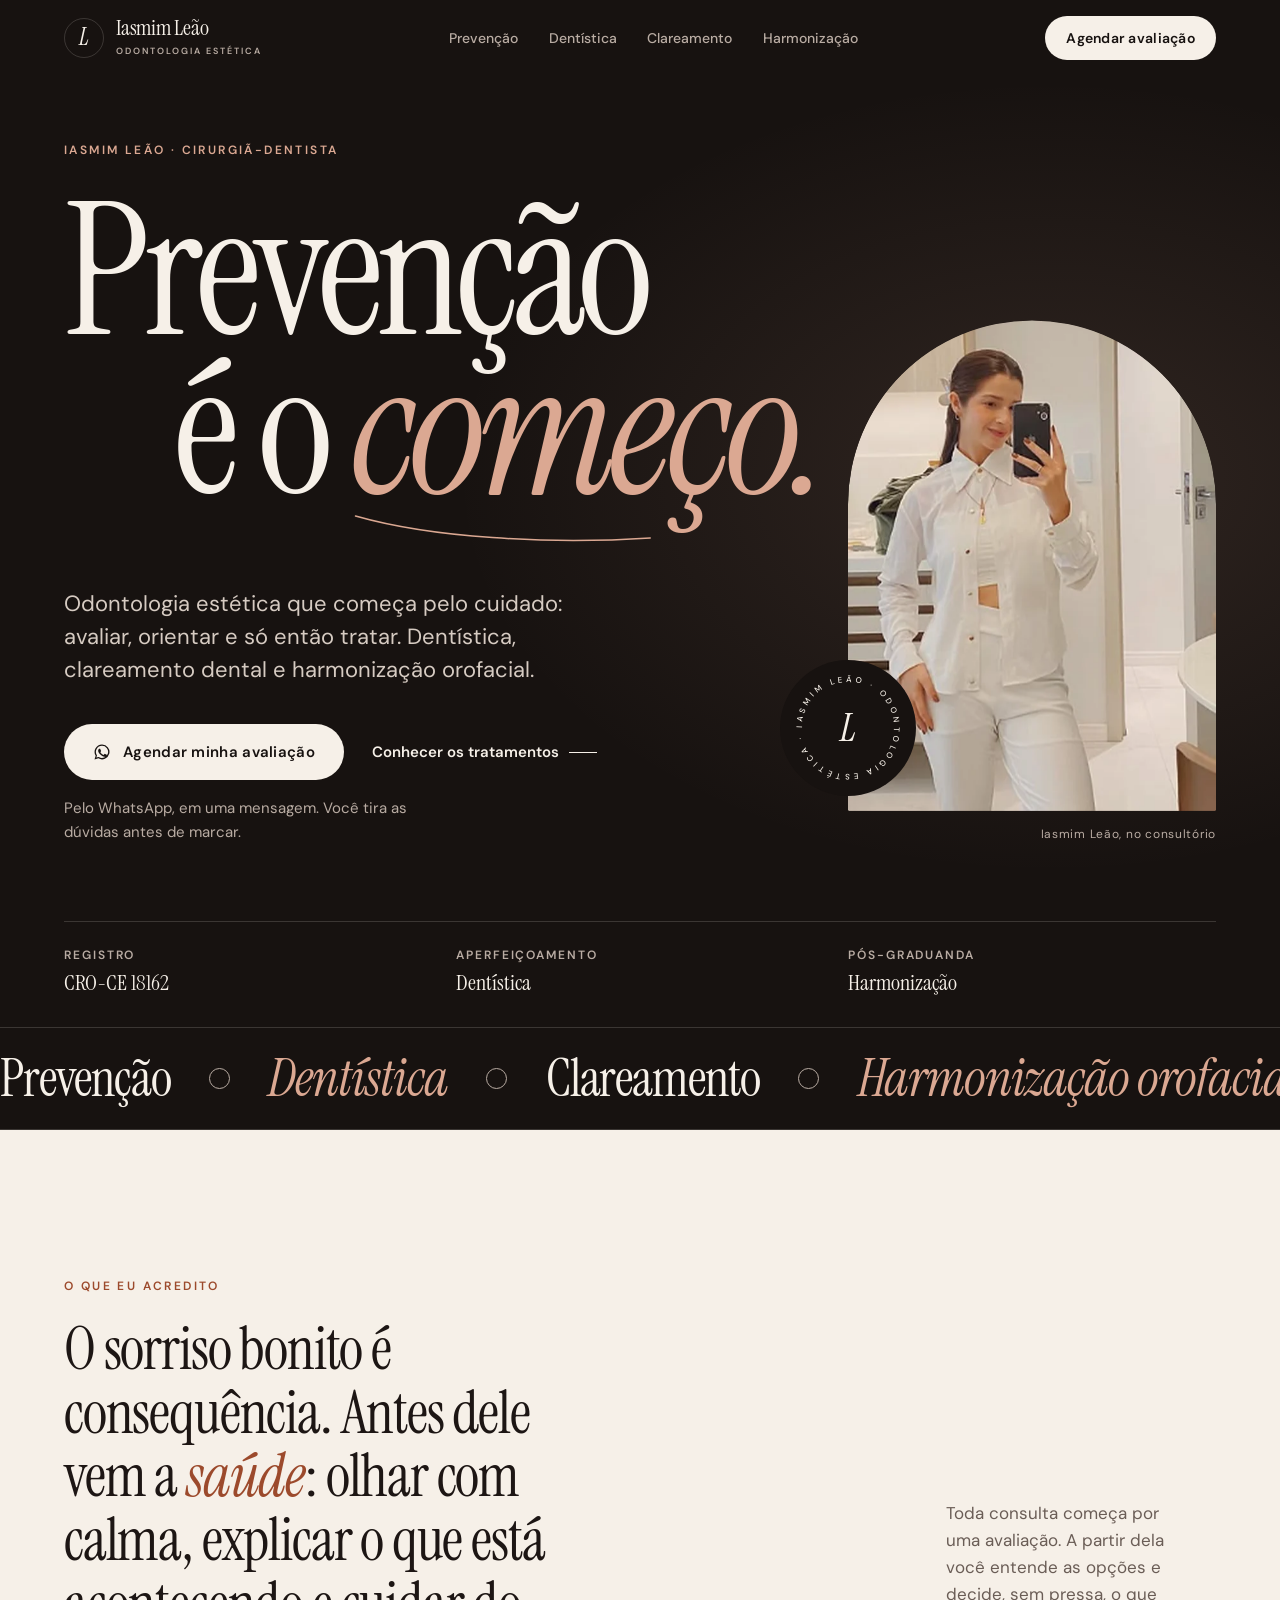
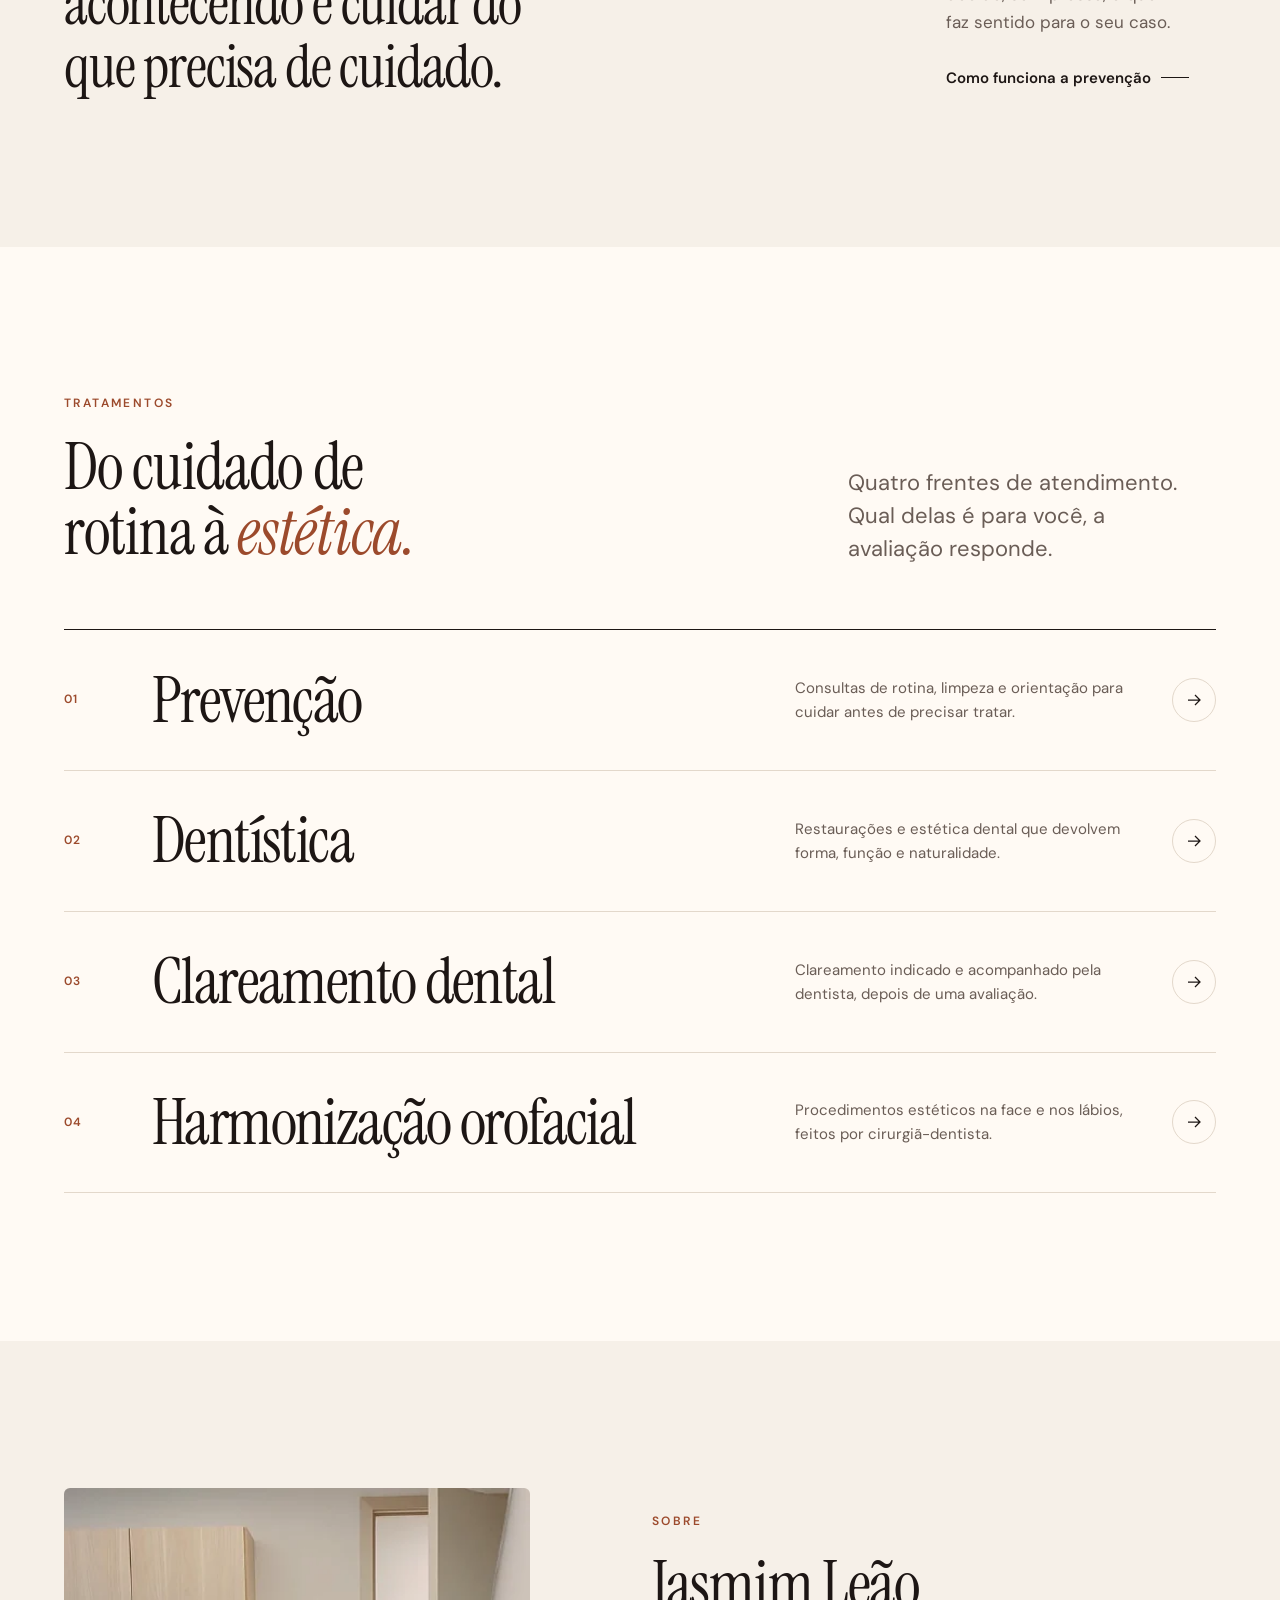
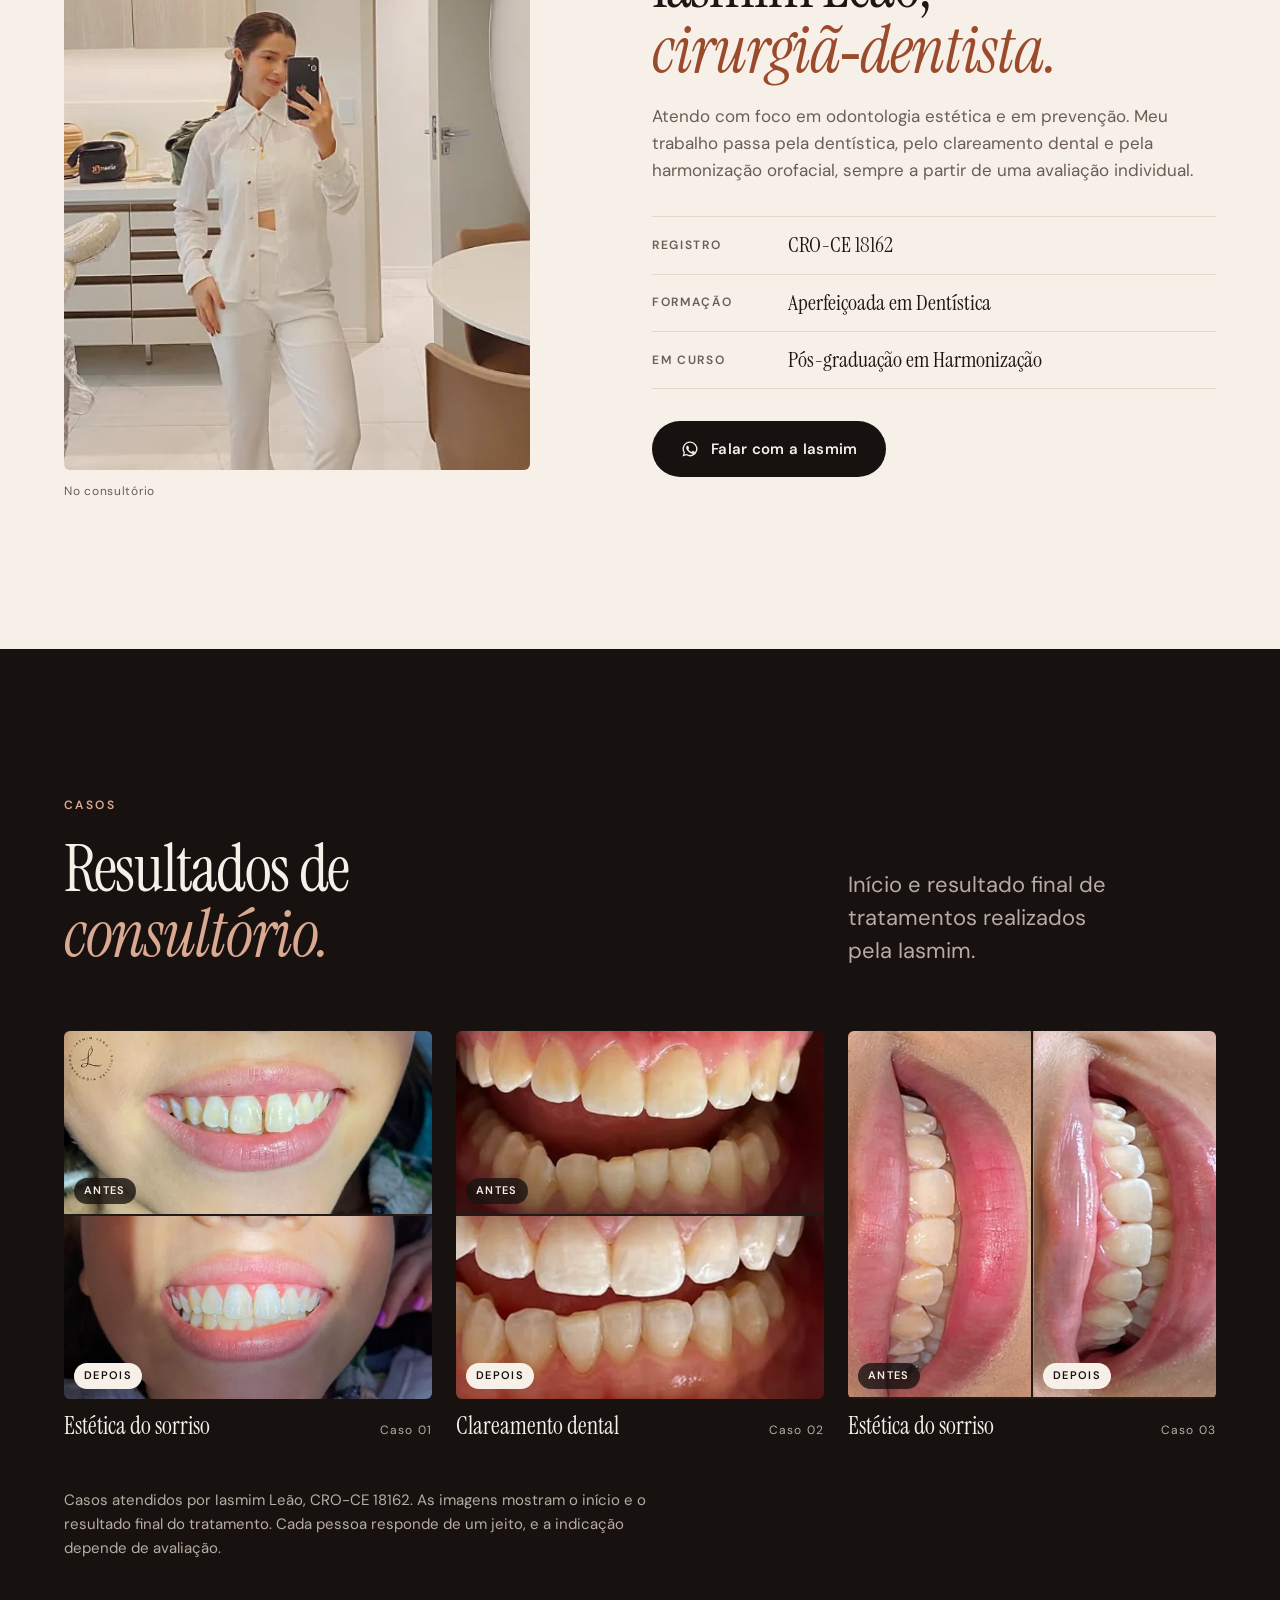
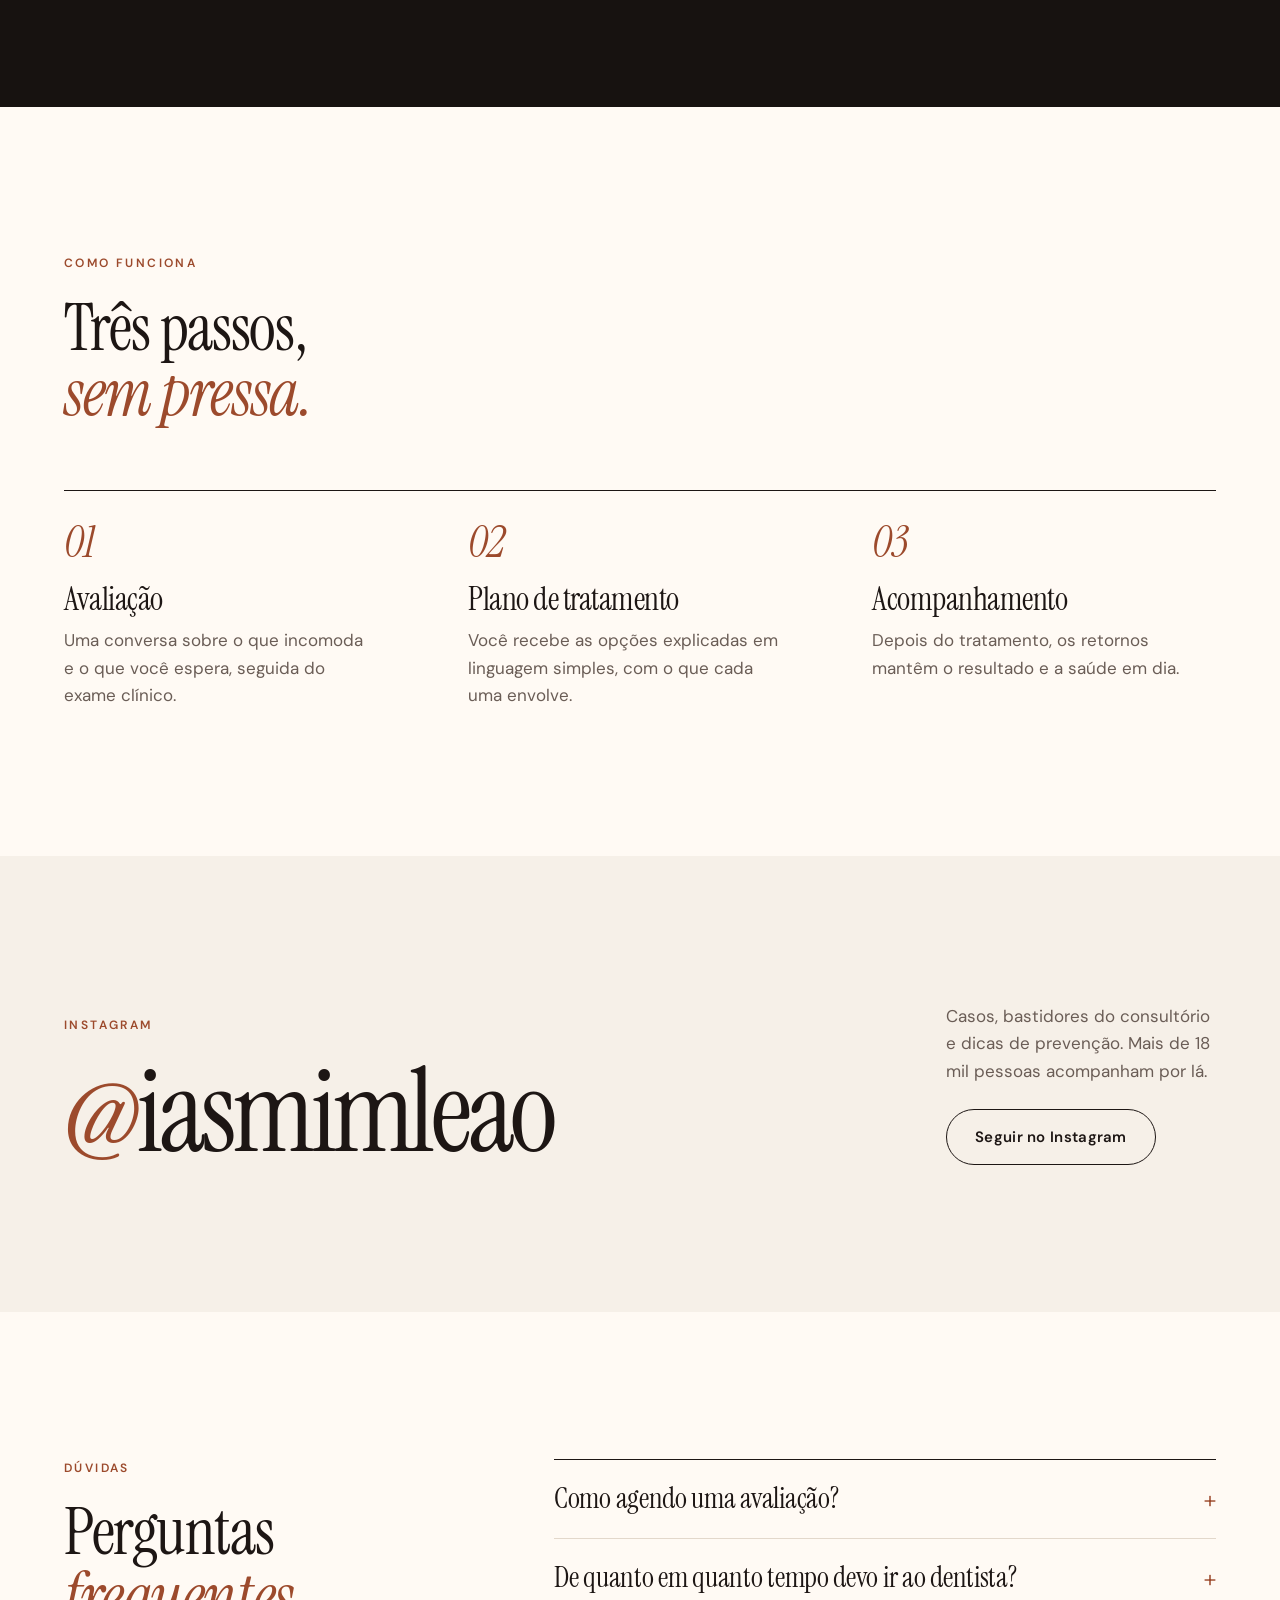
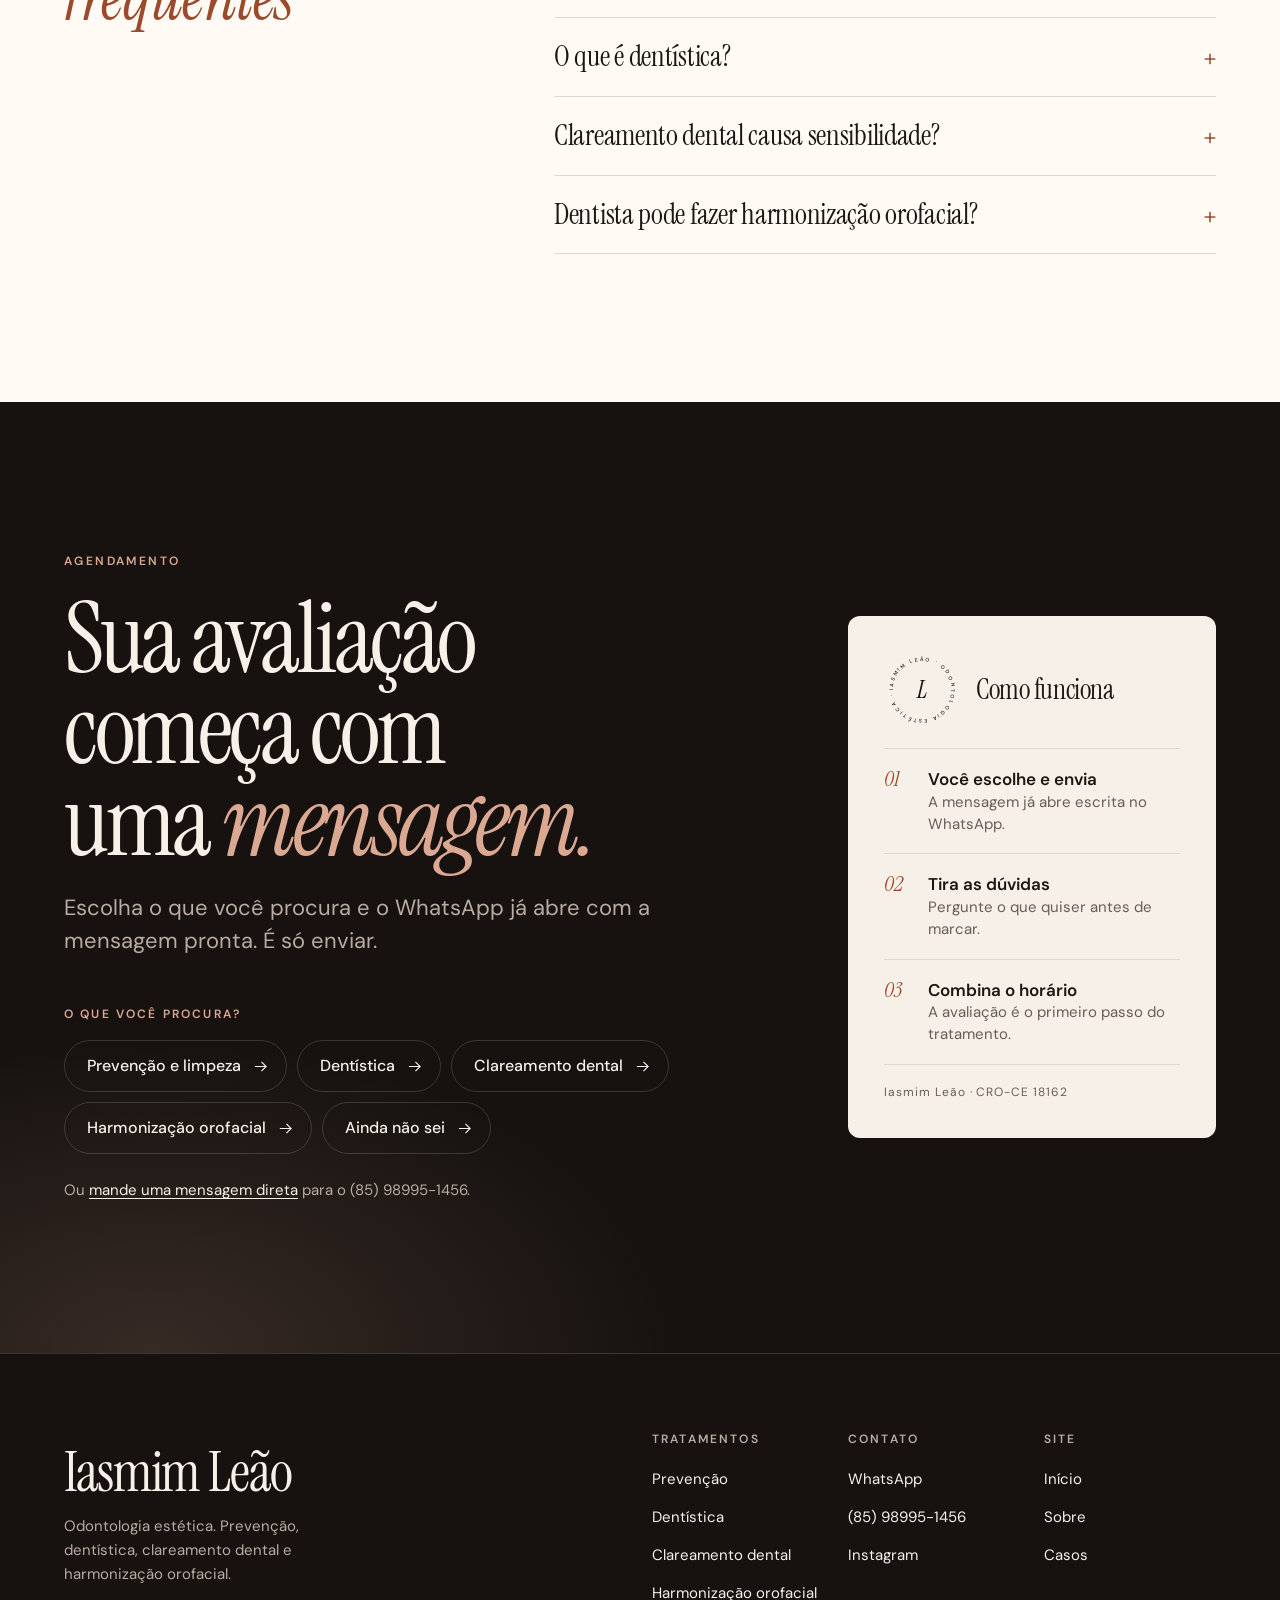
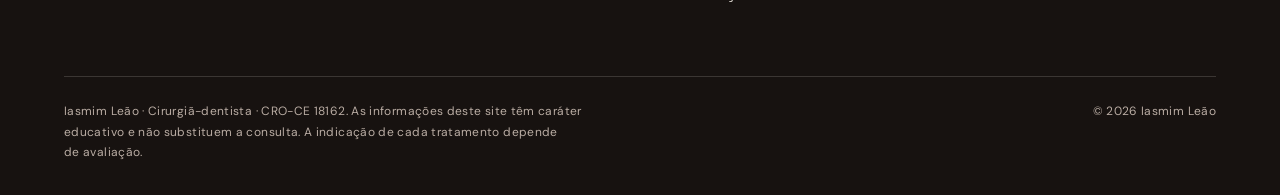
==== commit 9f94fae6: "Chamada para agendamento com escolha de tratamento e gerador do site A pessoa escolhe o que procura " ====
--- a/index.html
+++ b/index.html
@@ -253,9 +253,10 @@
         <svg class="hero-arc" viewBox="0 0 300 26" aria-hidden="true" focusable="false"><path d="M3 4 C 80 26, 220 26, 297 4" pathLength="1"/></svg>
         <p class="lead">Odontologia estética que começa pelo cuidado: avaliar, orientar e só então tratar. Dentística, clareamento dental e harmonização orofacial.</p>
         <div class="actions">
-          <a class="btn btn--ivory" href="https://wa.me/5585989951456?text=Ol%C3%A1%2C%20Iasmim%21%20Vi%20o%20seu%20site%20e%20gostaria%20de%20agendar%20uma%20avalia%C3%A7%C3%A3o." target="_blank" rel="noopener"><svg viewBox="0 0 24 24" fill="currentColor" aria-hidden="true"><path d="M12.04 2a9.9 9.9 0 0 0-8.46 15.03L2 22l5.1-1.54A9.9 9.9 0 1 0 12.04 2Zm0 1.8a8.1 8.1 0 1 1-4.3 14.96l-.3-.19-3.03.92.94-2.94-.2-.31A8.1 8.1 0 0 1 12.04 3.8Zm-3.4 3.9c-.2 0-.5.07-.76.36-.26.28-1 .98-1 2.38 0 1.4 1.02 2.76 1.17 2.95.14.19 2 3.06 4.86 4.29 2.38 1.02 2.87.82 3.39.77.51-.05 1.66-.68 1.9-1.33.23-.66.23-1.22.16-1.34-.07-.12-.26-.19-.54-.33-.29-.14-1.67-.82-1.93-.92-.26-.09-.45-.14-.64.14-.19.29-.73.92-.9 1.11-.16.19-.33.21-.61.07-.29-.14-1.2-.44-2.29-1.41a8.6 8.6 0 0 1-1.58-1.97c-.17-.28-.02-.44.12-.58.13-.12.29-.33.43-.49.14-.17.19-.29.28-.48.1-.19.05-.35-.02-.5-.07-.13-.63-1.55-.88-2.12-.22-.52-.45-.53-.64-.54l-.52-.06Z"/></svg>Agendar avaliação</a>
+          <a class="btn btn--ivory" href="#agendar"><svg viewBox="0 0 24 24" fill="currentColor" aria-hidden="true"><path d="M12.04 2a9.9 9.9 0 0 0-8.46 15.03L2 22l5.1-1.54A9.9 9.9 0 1 0 12.04 2Zm0 1.8a8.1 8.1 0 1 1-4.3 14.96l-.3-.19-3.03.92.94-2.94-.2-.31A8.1 8.1 0 0 1 12.04 3.8Zm-3.4 3.9c-.2 0-.5.07-.76.36-.26.28-1 .98-1 2.38 0 1.4 1.02 2.76 1.17 2.95.14.19 2 3.06 4.86 4.29 2.38 1.02 2.87.82 3.39.77.51-.05 1.66-.68 1.9-1.33.23-.66.23-1.22.16-1.34-.07-.12-.26-.19-.54-.33-.29-.14-1.67-.82-1.93-.92-.26-.09-.45-.14-.64.14-.19.29-.73.92-.9 1.11-.16.19-.33.21-.61.07-.29-.14-1.2-.44-2.29-1.41a8.6 8.6 0 0 1-1.58-1.97c-.17-.28-.02-.44.12-.58.13-.12.29-.33.43-.49.14-.17.19-.29.28-.48.1-.19.05-.35-.02-.5-.07-.13-.63-1.55-.88-2.12-.22-.52-.45-.53-.64-.54l-.52-.06Z"/></svg>Agendar minha avaliação</a>
           <a class="link" href="#tratamentos">Conhecer os tratamentos</a>
         </div>
+        <p class="hero-note">Pelo WhatsApp, em uma mensagem. Você tira as dúvidas antes de marcar.</p>
       </div>
       <figure class="hero-figure">
         <div class="arch"><picture><source srcset="il-retrato.webp" type="image/webp"><img src="il-retrato.jpg" alt="Iasmim Leão, cirurgiã-dentista, de roupa branca no consultório" width="576" height="768" loading="eager" fetchpriority="high"></picture></div>
@@ -399,14 +400,21 @@
   <div class="wrap grid">
     <div class="cta-main reveal">
       <span class="kicker">Agendamento</span>
-      <h2 id="cta-t">Vamos cuidar do seu <em>sorriso?</em></h2>
-      <p class="lead">Mande uma mensagem contando o que você procura. A avaliação é o primeiro passo.</p>
-      <div class="actions">
-        <a class="btn btn--ivory" href="https://wa.me/5585989951456?text=Ol%C3%A1%2C%20Iasmim%21%20Vi%20o%20seu%20site%20e%20gostaria%20de%20agendar%20uma%20avalia%C3%A7%C3%A3o." target="_blank" rel="noopener"><svg viewBox="0 0 24 24" fill="currentColor" aria-hidden="true"><path d="M12.04 2a9.9 9.9 0 0 0-8.46 15.03L2 22l5.1-1.54A9.9 9.9 0 1 0 12.04 2Zm0 1.8a8.1 8.1 0 1 1-4.3 14.96l-.3-.19-3.03.92.94-2.94-.2-.31A8.1 8.1 0 0 1 12.04 3.8Zm-3.4 3.9c-.2 0-.5.07-.76.36-.26.28-1 .98-1 2.38 0 1.4 1.02 2.76 1.17 2.95.14.19 2 3.06 4.86 4.29 2.38 1.02 2.87.82 3.39.77.51-.05 1.66-.68 1.9-1.33.23-.66.23-1.22.16-1.34-.07-.12-.26-.19-.54-.33-.29-.14-1.67-.82-1.93-.92-.26-.09-.45-.14-.64.14-.19.29-.73.92-.9 1.11-.16.19-.33.21-.61.07-.29-.14-1.2-.44-2.29-1.41a8.6 8.6 0 0 1-1.58-1.97c-.17-.28-.02-.44.12-.58.13-.12.29-.33.43-.49.14-.17.19-.29.28-.48.1-.19.05-.35-.02-.5-.07-.13-.63-1.55-.88-2.12-.22-.52-.45-.53-.64-.54l-.52-.06Z"/></svg>Agendar pelo WhatsApp</a>
-        <a class="link" href="https://www.instagram.com/iasmimleao/" target="_blank" rel="noopener">Ver o Instagram</a>
-      </div>
-    </div>
-    <div class="cta-side reveal"><svg class="seal" viewBox="0 0 140 140" aria-hidden="true" focusable="false"><defs><path id="seal-c" d="M70 70m-54 0a54 54 0 1 1 108 0a54 54 0 1 1-108 0"/></defs><g class="seal-ring"><text><textPath href="#seal-c" textLength="332">Iasmim Leão · Odontologia Estética · </textPath></text></g><text class="seal-l" x="70" y="85" text-anchor="middle">L</text></svg></div>
+      <h2 id="cta-t">Sua avaliação começa com uma <em>mensagem.</em></h2>
+      <p class="lead">Escolha o que você procura e o WhatsApp já abre com a mensagem pronta. É só enviar.</p>
+      <p class="chips-label" id="chips-l">O que você procura?</p>
+      <ul class="chips" aria-labelledby="chips-l"><li><a class="chip" href="https://wa.me/5585989951456?text=Ol%C3%A1%2C%20Iasmim%21%20Vi%20o%20seu%20site%20e%20gostaria%20de%20agendar%20uma%20consulta%20de%20preven%C3%A7%C3%A3o%20e%20limpeza." target="_blank" rel="noopener">Prevenção e limpeza<svg viewBox="0 0 16 16" fill="none" stroke="currentColor" stroke-width="1.25" aria-hidden="true"><path d="M2 8h12M9 3l5 5-5 5"/></svg></a></li><li><a class="chip" href="https://wa.me/5585989951456?text=Ol%C3%A1%2C%20Iasmim%21%20Vi%20o%20seu%20site%20e%20gostaria%20de%20agendar%20uma%20avalia%C3%A7%C3%A3o%20de%20dent%C3%ADstica." target="_blank" rel="noopener">Dentística<svg viewBox="0 0 16 16" fill="none" stroke="currentColor" stroke-width="1.25" aria-hidden="true"><path d="M2 8h12M9 3l5 5-5 5"/></svg></a></li><li><a class="chip" href="https://wa.me/5585989951456?text=Ol%C3%A1%2C%20Iasmim%21%20Vi%20o%20seu%20site%20e%20gostaria%20de%20agendar%20uma%20avalia%C3%A7%C3%A3o%20para%20clareamento%20dental." target="_blank" rel="noopener">Clareamento dental<svg viewBox="0 0 16 16" fill="none" stroke="currentColor" stroke-width="1.25" aria-hidden="true"><path d="M2 8h12M9 3l5 5-5 5"/></svg></a></li><li><a class="chip" href="https://wa.me/5585989951456?text=Ol%C3%A1%2C%20Iasmim%21%20Vi%20o%20seu%20site%20e%20gostaria%20de%20agendar%20uma%20avalia%C3%A7%C3%A3o%20de%20harmoniza%C3%A7%C3%A3o%20orofacial." target="_blank" rel="noopener">Harmonização orofacial<svg viewBox="0 0 16 16" fill="none" stroke="currentColor" stroke-width="1.25" aria-hidden="true"><path d="M2 8h12M9 3l5 5-5 5"/></svg></a></li><li><a class="chip" href="https://wa.me/5585989951456?text=Ol%C3%A1%2C%20Iasmim%21%20Vi%20o%20seu%20site%20e%20gostaria%20de%20agendar%20uma%20avalia%C3%A7%C3%A3o.%20Ainda%20n%C3%A3o%20sei%20qual%20tratamento%20%C3%A9%20para%20mim." target="_blank" rel="noopener">Ainda não sei<svg viewBox="0 0 16 16" fill="none" stroke="currentColor" stroke-width="1.25" aria-hidden="true"><path d="M2 8h12M9 3l5 5-5 5"/></svg></a></li></ul>
+      <p class="cta-alt">Ou <a href="https://wa.me/5585989951456?text=Ol%C3%A1%2C%20Iasmim%21%20Vi%20o%20seu%20site%20e%20gostaria%20de%20agendar%20uma%20avalia%C3%A7%C3%A3o." target="_blank" rel="noopener">mande uma mensagem direta</a> para o (85) 98995-1456.</p>
+    </div>
+    <aside class="cta-card reveal" aria-label="Como funciona o agendamento">
+      <div class="cta-card-head"><svg class="seal" viewBox="0 0 140 140" aria-hidden="true" focusable="false"><defs><path id="seal-c" d="M70 70m-54 0a54 54 0 1 1 108 0a54 54 0 1 1-108 0"/></defs><g class="seal-ring"><text><textPath href="#seal-c" textLength="332">Iasmim Leão · Odontologia Estética · </textPath></text></g><text class="seal-l" x="70" y="85" text-anchor="middle">L</text></svg><p>Como funciona</p></div>
+      <ol>
+        <li><b>Você escolhe e envia</b>A mensagem já abre escrita no WhatsApp.</li>
+        <li><b>Tira as dúvidas</b>Pergunte o que quiser antes de marcar.</li>
+        <li><b>Combina o horário</b>A avaliação é o primeiro passo do tratamento.</li>
+      </ol>
+      <p class="cta-card-foot">Iasmim Leão · CRO-CE 18162</p>
+    </aside>
   </div>
 </section>
 
--- a/style.css
+++ b/style.css
@@ -292,13 +292,33 @@
 .faq-list .answer a { color: var(--copper); }
 @media (min-width: 60rem) { .faq-head { grid-column: 1 / span 4; } .faq-list { grid-column: 6 / -1; margin-top: 0; } }
 
-/* Chamada final */
-.cta { position: relative; isolation: isolate; overflow: hidden; padding-block: clamp(5rem, 3rem + 9vw, 11rem); }
-.cta::before { content: ""; position: absolute; inset: 0; z-index: -1; background: radial-gradient(50rem 30rem at 15% 100%, rgba(219, 168, 146, 0.14), transparent 65%); }
-.cta h2 { font-size: clamp(3rem, 1.4rem + 7.4vw, 8.5rem); line-height: 0.9; letter-spacing: -0.035em; max-width: 11ch; }
-.cta p { margin-top: 1.75rem; }
-.cta-side { margin-top: 3rem; display: flex; justify-content: flex-start; }
-@media (min-width: 60rem) { .cta-main { grid-column: 1 / span 9; } .cta-side { grid-column: 10 / -1; margin-top: 0; align-self: end; justify-content: flex-end; } }
+/* Chamada para agendamento */
+.cta { position: relative; isolation: isolate; overflow: hidden; padding-block: clamp(5rem, 3rem + 8vw, 10rem); }
+.cta::before { content: ""; position: absolute; inset: 0; z-index: -1; background: radial-gradient(50rem 30rem at 12% 100%, rgba(219, 168, 146, 0.16), transparent 65%); }
+.cta h2 { font-size: clamp(2.75rem, 1.4rem + 6vw, 7rem); line-height: 0.92; letter-spacing: -0.035em; max-width: 12ch; }
+.cta .lead { margin-top: 1.5rem; max-width: 40ch; }
+.chips-label { margin-top: clamp(2rem, 4vw, 3rem); font-size: var(--fs-micro); font-weight: 600; letter-spacing: 0.18em; text-transform: uppercase; color: var(--rose); }
+.chips { margin-top: 1rem; display: flex; flex-wrap: wrap; gap: 0.625rem; }
+.chip { display: inline-flex; align-items: center; gap: 0.75rem; min-height: 3.25rem; padding: 0.75rem 1.125rem 0.75rem 1.375rem; border: 1px solid var(--line-ink); border-radius: 999px; font-size: 1rem; font-weight: 500; text-decoration: none; transition: background-color 0.25s var(--ease), color 0.25s var(--ease), border-color 0.25s var(--ease); }
+.chip svg { width: 0.9375rem; height: 0.9375rem; flex: none; transition: transform 0.35s var(--ease-out); }
+.chip:hover, .chip--on { background: var(--ivory); color: var(--ink); border-color: var(--ivory); }
+.chip:hover svg { transform: translateX(3px); }
+.chip--on:hover { background: var(--rose); border-color: var(--rose); }
+.cta-alt { margin-top: 1.5rem; font-size: var(--fs-small); color: var(--on-ink-soft); }
+.cta-alt a { color: var(--ivory); }
+.cta-card { margin-top: 3rem; padding: clamp(1.5rem, 3vw, 2.25rem); border-radius: calc(var(--radius) * 2); background: var(--ivory); color: var(--text); }
+.cta-card-head { display: flex; align-items: center; gap: 1rem; padding-bottom: 1.25rem; border-bottom: 1px solid var(--line); }
+.cta-card-head .seal { width: 4.75rem; height: 4.75rem; color: var(--ink); flex: none; }
+.cta-card-head p { font-family: var(--serif); font-size: 1.75rem; line-height: 1; letter-spacing: -0.015em; }
+.cta-card ol { counter-reset: c; }
+.cta-card li { counter-increment: c; position: relative; padding: 1.125rem 0 1.125rem 2.75rem; border-bottom: 1px solid var(--line); font-size: var(--fs-small); color: var(--soft); line-height: 1.45; }
+.cta-card li::before { content: "0" counter(c); position: absolute; left: 0; top: 1.125rem; font-family: var(--serif); font-style: italic; font-size: 1.375rem; line-height: 1.1; color: var(--copper); }
+.cta-card li b { display: block; font-size: 1.0625rem; font-weight: 600; color: var(--text); }
+.cta-card-foot { margin-top: 1.125rem; font-size: var(--fs-micro); letter-spacing: 0.08em; color: var(--soft); }
+@media (max-width: 33.99rem) { .chips li { flex: 1 1 100%; } .chip { width: 100%; justify-content: space-between; } }
+@media (min-width: 62rem) { .cta-main { grid-column: 1 / span 7; } .cta-card { grid-column: 9 / -1; margin-top: 0; align-self: center; } }
+.hero-note { margin-top: 1rem; font-size: var(--fs-small); color: var(--on-ink-soft); max-width: 40ch; }
+@media (prefers-reduced-motion: no-preference) { .hero-note { opacity: 0; animation: fade-up 0.9s var(--ease-out) 1.15s forwards; } }
 
 /* 9. Páginas internas ------------------------------------------------------ */
 .page-hero { position: relative; isolation: isolate; overflow: hidden; padding-block: clamp(2.5rem, 5vw, 4.5rem) clamp(3.5rem, 7vw, 7rem); }
